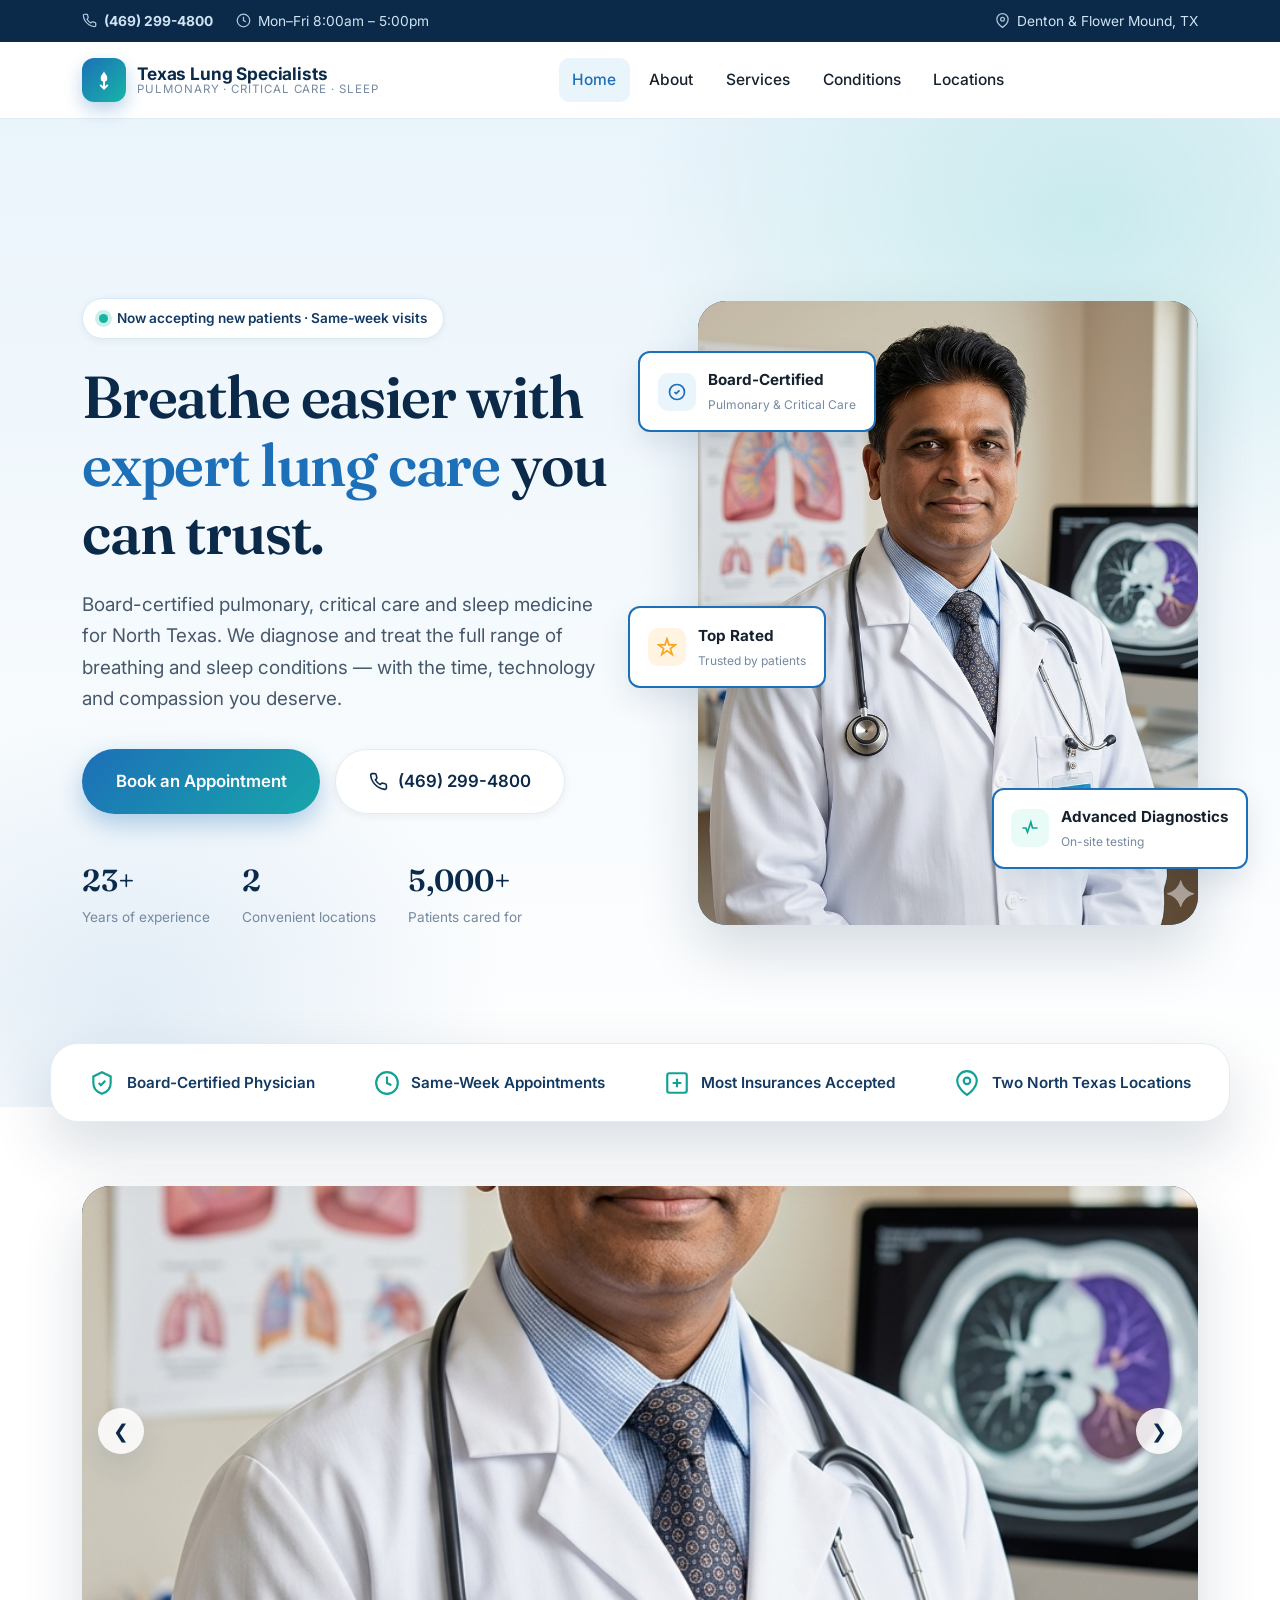
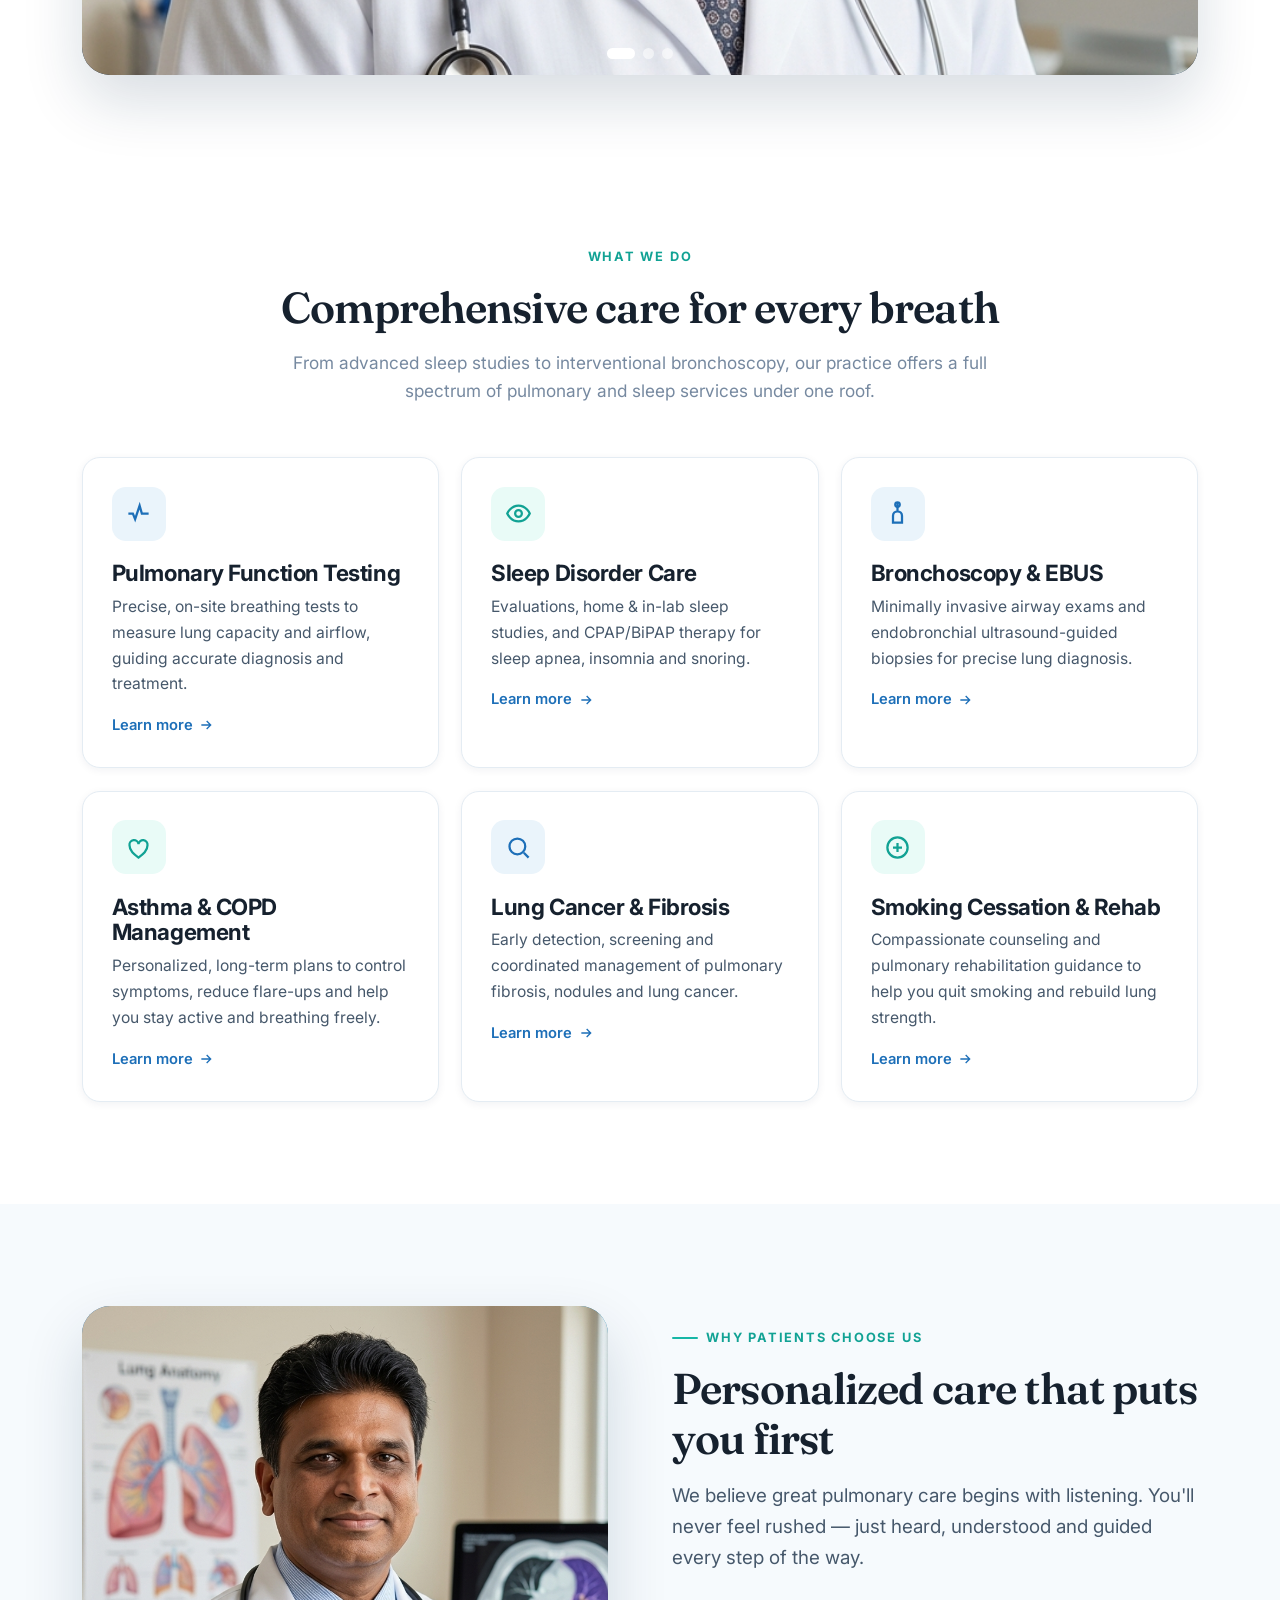
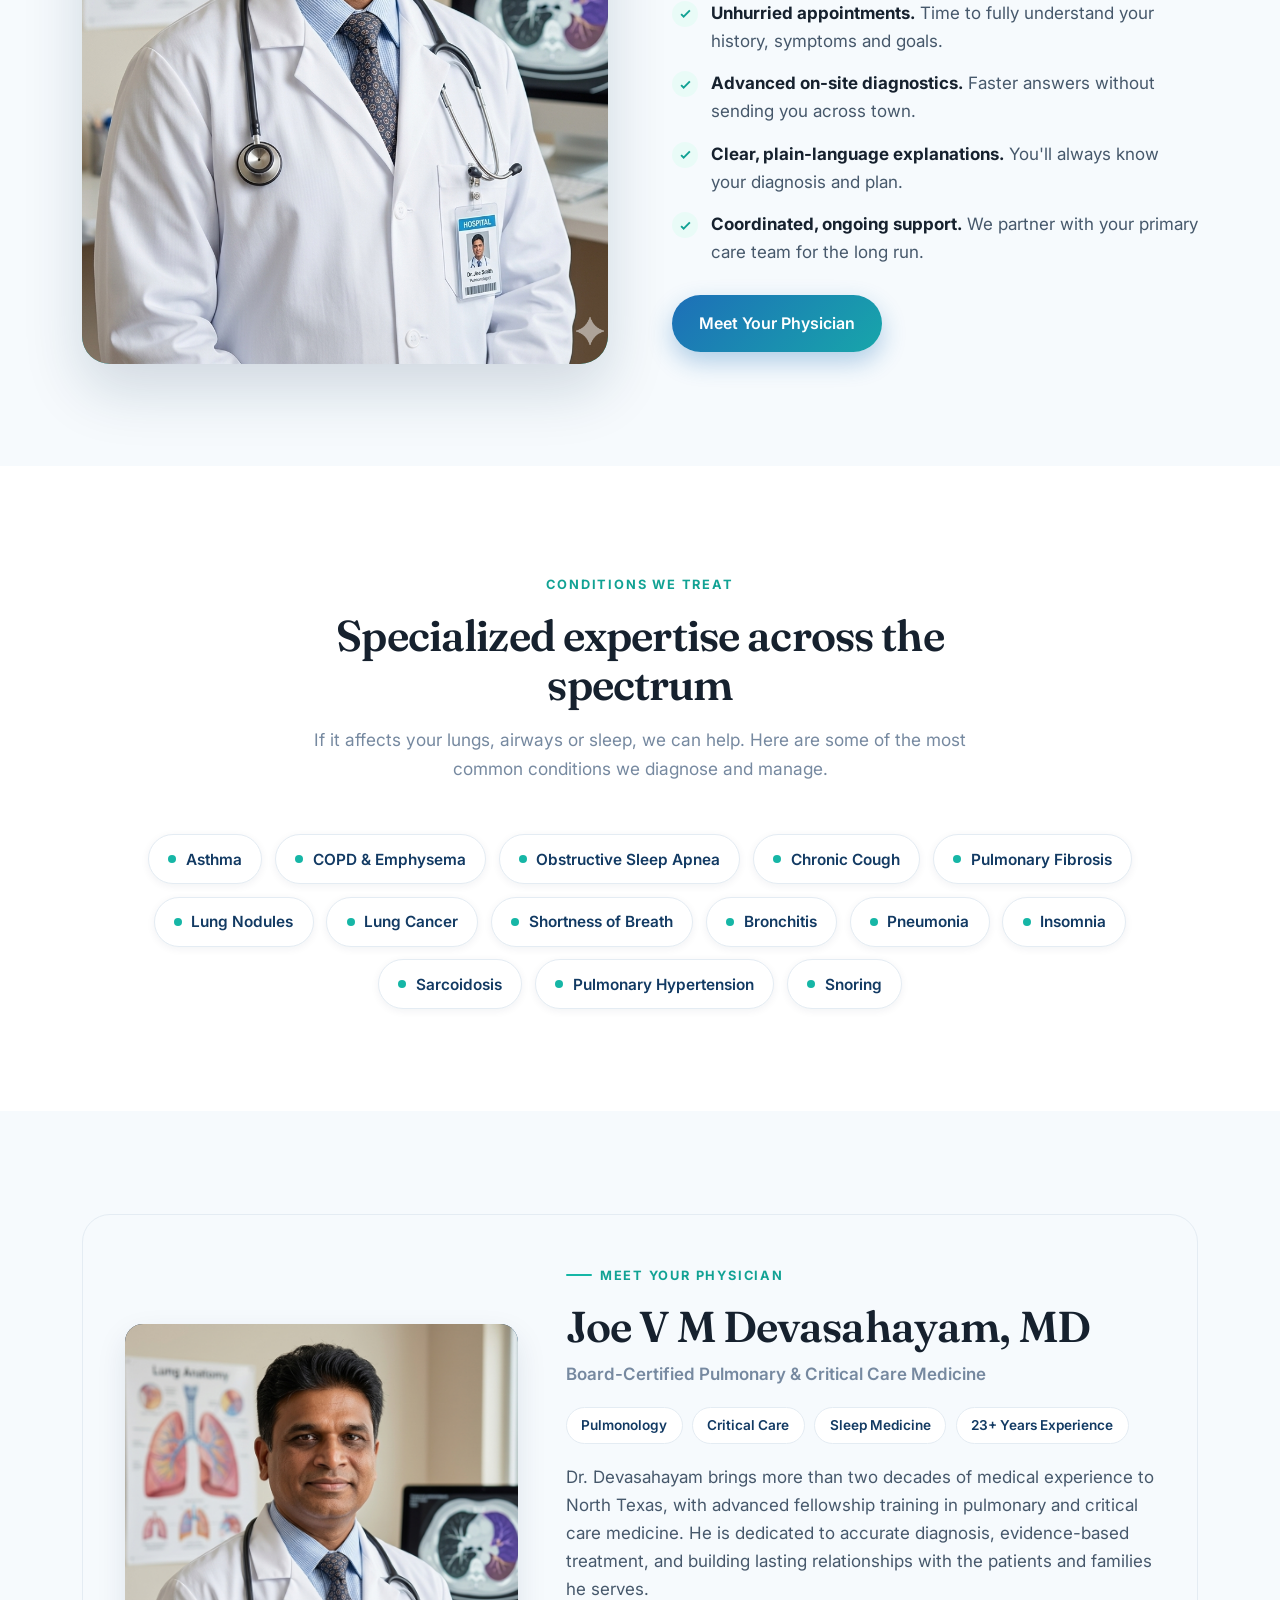
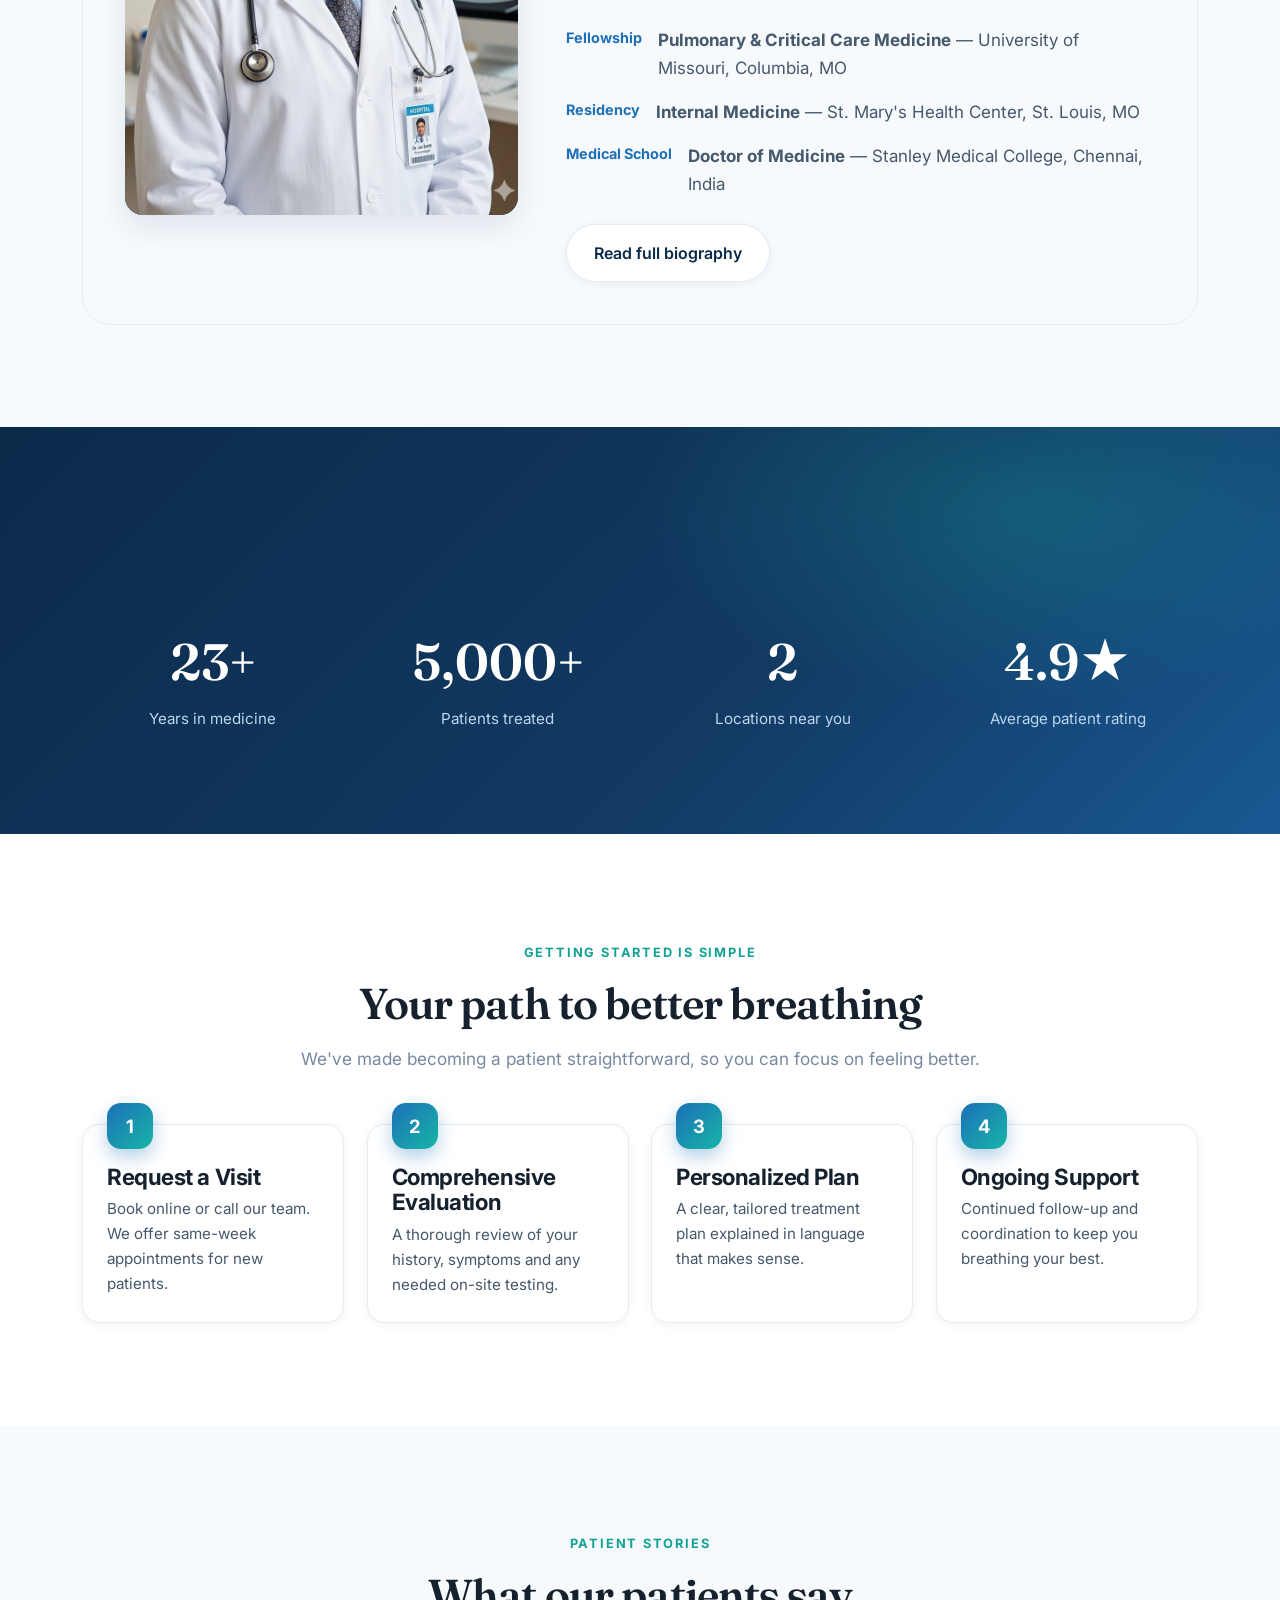
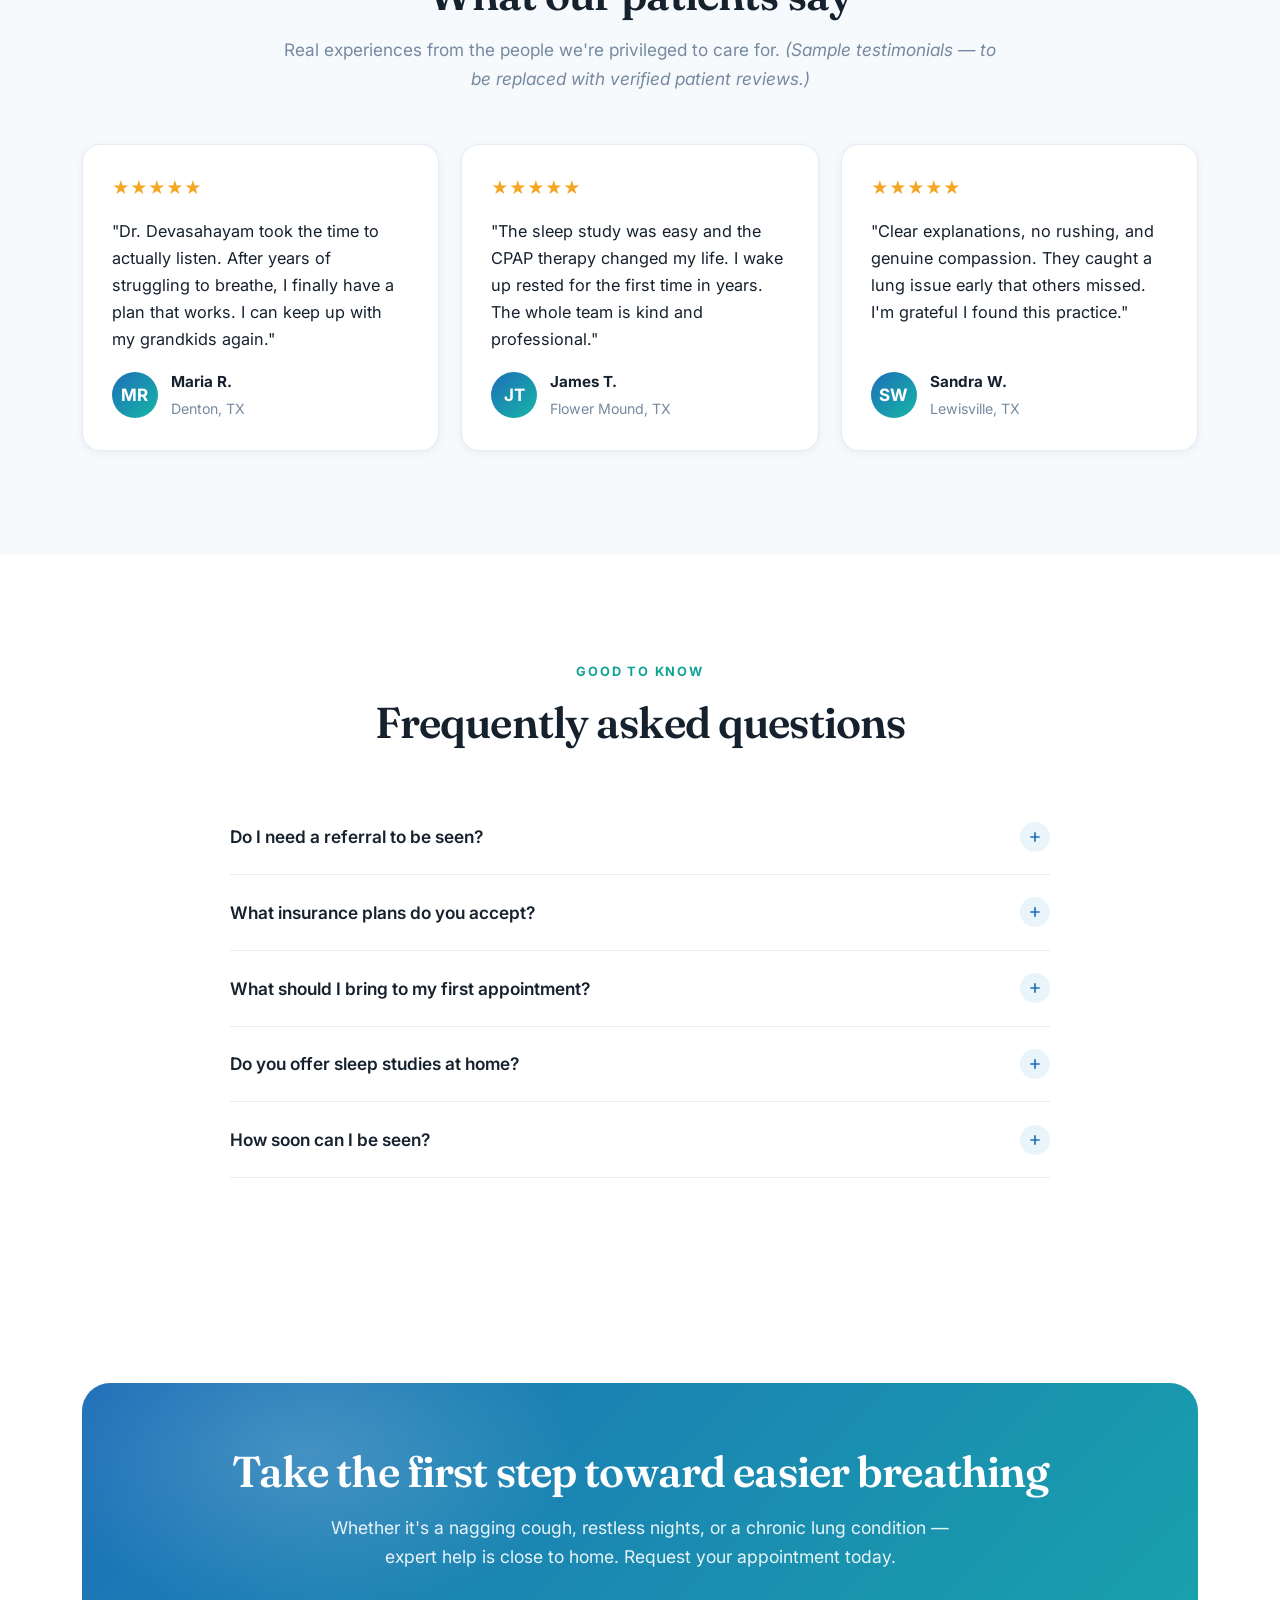
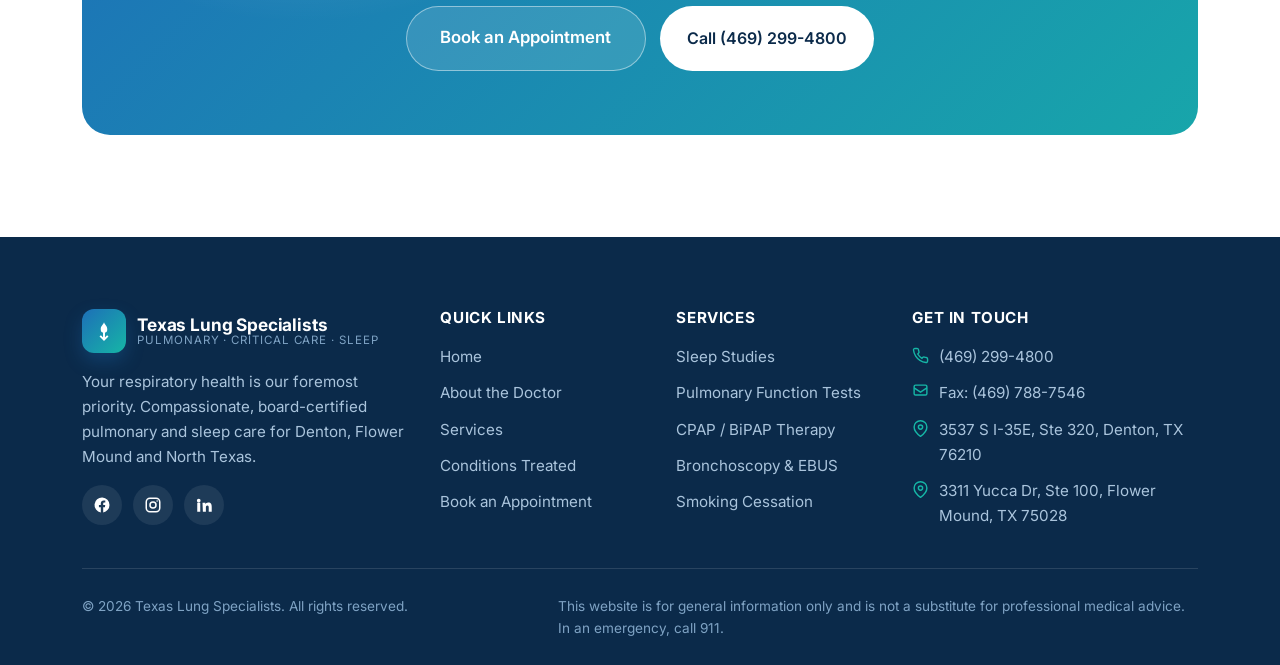
==== index.html @ 9a5e220c "Initial commit: Texas Lung Specialists website Static marketing site (home, about, services, contact" ====
<!DOCTYPE html>
<html lang="en">
<head>
<meta charset="UTF-8">
<meta name="viewport" content="width=device-width, initial-scale=1.0">
<title>Texas Lung Specialists | Pulmonary & Sleep Care in Denton & Flower Mound</title>
<meta name="description" content="Board-certified pulmonary, critical care & sleep medicine in Denton and Flower Mound, TX. Expert care for asthma, COPD, sleep apnea, pulmonary fibrosis and lung cancer. Same-week appointments.">
<link rel="preconnect" href="https://fonts.googleapis.com">
<link rel="preconnect" href="https://fonts.gstatic.com" crossorigin>
<link href="https://fonts.googleapis.com/css2?family=Fraunces:opsz,wght@9..144,500;9..144,600;9..144,700&family=Inter:wght@400;500;600;700&display=swap" rel="stylesheet">
<link rel="stylesheet" href="css/styles.css">
<link rel="icon" href="data:image/svg+xml,%3Csvg xmlns='http://www.w3.org/2000/svg' viewBox='0 0 32 32'%3E%3Crect width='32' height='32' rx='8' fill='%231d6fb8'/%3E%3Cpath d='M16 7c-1 3-4 4-4 8a4 4 0 0 0 8 0c0-4-3-5-4-8z' fill='white'/%3E%3C/svg%3E">
</head>
<body>

<!-- ============ TOP BAR ============ -->
<div class="topbar">
  <div class="container">
    <div class="tb-group">
      <a class="tb-item" href="tel:4692994800">
        <svg viewBox="0 0 24 24" fill="none" stroke="currentColor" stroke-width="2"><path d="M22 16.92v3a2 2 0 0 1-2.18 2 19.79 19.79 0 0 1-8.63-3.07 19.5 19.5 0 0 1-6-6 19.79 19.79 0 0 1-3.07-8.67A2 2 0 0 1 4.11 2h3a2 2 0 0 1 2 1.72c.13.96.36 1.9.7 2.81a2 2 0 0 1-.45 2.11L8.09 9.91a16 16 0 0 0 6 6l1.27-1.27a2 2 0 0 1 2.11-.45c.91.34 1.85.57 2.81.7A2 2 0 0 1 22 16.92z"/></svg>
        <strong>(469) 299-4800</strong>
      </a>
      <span class="tb-item tb-group secondary">
        <svg viewBox="0 0 24 24" fill="none" stroke="currentColor" stroke-width="2"><circle cx="12" cy="12" r="10"/><path d="M12 6v6l4 2"/></svg>
        Mon–Fri 8:00am – 5:00pm
      </span>
    </div>
    <div class="tb-group secondary">
      <span class="tb-item">
        <svg viewBox="0 0 24 24" fill="none" stroke="currentColor" stroke-width="2"><path d="M21 10c0 7-9 13-9 13s-9-6-9-13a9 9 0 0 1 18 0z"/><circle cx="12" cy="10" r="3"/></svg>
        Denton &amp; Flower Mound, TX
      </span>
    </div>
  </div>
</div>

<!-- ============ HEADER ============ -->
<header class="header" id="header">
  <div class="container nav">
    <a class="brand" href="index.html" aria-label="Texas Lung Specialists home">
      <span class="brand-mark">
        <svg viewBox="0 0 24 24" fill="none" stroke="white" stroke-width="1.8"><path d="M12 4c-.8 2.5-3 3.2-3 6.5a3 3 0 0 0 6 0C15 7.2 12.8 6.5 12 4z" fill="white" stroke="none"/><path d="M12 13v7M8.5 16.5l3.5 3.5 3.5-3.5"/></svg>
      </span>
      <span class="brand-text"><strong>Texas Lung Specialists</strong><span>Pulmonary · Critical Care · Sleep</span></span>
    </a>
    <nav class="nav-links" id="navLinks">
      <a href="index.html" class="active link">Home</a>
      <a href="about.html" class="link">About</a>
      <a href="services.html" class="link">Services</a>
      <a href="services.html#conditions" class="link">Conditions</a>
      <a href="contact.html" class="link">Locations</a>
    </nav>
    <div class="nav-cta">
      <button class="nav-toggle" id="navToggle" aria-label="Menu"><span></span></button>
    </div>
  </div>
</header>

<!-- ============ HERO ============ -->
<section class="hero">
  <div class="container">
    <div class="hero-copy reveal">
      <span class="hero-badge"><span class="dot"></span> Now accepting new patients · Same-week visits</span>
      <h1>Breathe easier with <span class="accent">expert lung care</span> you can trust.</h1>
      <p class="lede">Board-certified pulmonary, critical care and sleep medicine for North Texas. We diagnose and treat the full range of breathing and sleep conditions — with the time, technology and compassion you deserve.</p>
      <div class="hero-actions">
        <a href="contact.html" class="btn btn-primary btn-lg">Book an Appointment</a>
        <a href="tel:4692994800" class="btn btn-outline btn-lg">
          <svg viewBox="0 0 24 24" fill="none" stroke="currentColor" stroke-width="2"><path d="M22 16.92v3a2 2 0 0 1-2.18 2 19.79 19.79 0 0 1-8.63-3.07 19.5 19.5 0 0 1-6-6 19.79 19.79 0 0 1-3.07-8.67A2 2 0 0 1 4.11 2h3a2 2 0 0 1 2 1.72c.13.96.36 1.9.7 2.81a2 2 0 0 1-.45 2.11L8.09 9.91a16 16 0 0 0 6 6l1.27-1.27a2 2 0 0 1 2.11-.45c.91.34 1.85.57 2.81.7A2 2 0 0 1 22 16.92z"/></svg>
          (469) 299-4800
        </a>
      </div>
      <div class="hero-trust">
        <div class="ht"><b>23+</b><span>Years of experience</span></div>
        <div class="ht"><b>2</b><span>Convenient locations</span></div>
        <div class="ht"><b>5,000+</b><span>Patients cared for</span></div>
      </div>
    </div>

    <div class="hero-visual reveal" data-delay="1">
      <div class="hero-photo">
        <img src="assets/Dr.Joe.png" alt="Dr. Devasahayam — Board-Certified Pulmonary & Critical Care">
      </div>
      <div class="hero-float f1">
        <span class="ico" style="background:#eaf4fb;color:#1d6fb8">
          <svg viewBox="0 0 24 24" fill="none" stroke="currentColor" stroke-width="2"><path d="M9 12l2 2 4-4"/><circle cx="12" cy="12" r="9"/></svg>
        </span>
        <span><b>Board-Certified</b><small>Pulmonary &amp; Critical Care</small></span>
      </div>
      <div class="hero-float f2">
        <span class="ico" style="background:#e9fbf7;color:#11a294">
          <svg viewBox="0 0 24 24" fill="none" stroke="currentColor" stroke-width="2"><path d="M3 12h4l2 5 4-12 2 7h6"/></svg>
        </span>
        <span><b>Advanced Diagnostics</b><small>On-site testing</small></span>
      </div>
      <div class="hero-float f3">
        <span class="ico" style="background:#fff4e2;color:#f5a623">
          <svg viewBox="0 0 24 24" fill="none" stroke="currentColor" stroke-width="2"><path d="M12 2l2.4 7.4H22l-6 4.5 2.3 7.1-6.3-4.6L5.7 21l2.3-7.1-6-4.5h7.6z"/></svg>
        </span>
        <span><b>Top Rated</b><small>Trusted by patients</small></span>
      </div>
    </div>
  </div>
</section>

<!-- ============ TRUST BAR ============ -->
<div class="trustbar">
  <div class="container">
    <div class="tb-cell"><svg viewBox="0 0 24 24" fill="none" stroke="currentColor" stroke-width="2"><path d="M12 2l8 4v6c0 5-3.5 8.5-8 10-4.5-1.5-8-5-8-10V6z"/><path d="M9 12l2 2 4-4"/></svg> Board-Certified Physician</div>
    <div class="tb-cell"><svg viewBox="0 0 24 24" fill="none" stroke="currentColor" stroke-width="2"><circle cx="12" cy="12" r="10"/><path d="M12 6v6l4 2"/></svg> Same-Week Appointments</div>
    <div class="tb-cell"><svg viewBox="0 0 24 24" fill="none" stroke="currentColor" stroke-width="2"><rect x="3" y="3" width="18" height="18" rx="2"/><path d="M12 8v8M8 12h8"/></svg> Most Insurances Accepted</div>
    <div class="tb-cell"><svg viewBox="0 0 24 24" fill="none" stroke="currentColor" stroke-width="2"><path d="M21 10c0 7-9 13-9 13s-9-6-9-13a9 9 0 0 1 18 0z"/><circle cx="12" cy="10" r="3"/></svg> Two North Texas Locations</div>
  </div>
</div>

<!-- ============ PHOTO SLIDESHOW ============ -->
<section class="section-tight">
  <div class="container">
    <div class="slideshow reveal" id="slideshow">
      <div class="slides">
        <!-- Add / replace photos here. Each .slide holds one image. -->
        <div class="slide active"><img src="assets/Dr.Joe.png" alt="Dr. Joe V M Devasahayam, MD"></div>
        <div class="slide"><img src="assets/Joe.jpg" alt="Dr. Devasahayam at the clinic"></div>
        <div class="slide"><img src="assets/slide-3.jpg" alt="Texas Lung Specialists office"></div>
      </div>
      <button class="slide-nav prev" aria-label="Previous slide">&#10094;</button>
      <button class="slide-nav next" aria-label="Next slide">&#10095;</button>
      <div class="slide-dots"></div>
    </div>
  </div>
</section>

<!-- ============ SERVICES ============ -->
<section id="services">
  <div class="container">
    <div class="section-head center reveal">
      <span class="eyebrow">What We Do</span>
      <h2>Comprehensive care for every breath</h2>
      <p>From advanced sleep studies to interventional bronchoscopy, our practice offers a full spectrum of pulmonary and sleep services under one roof.</p>
    </div>
    <div class="grid grid-3">
      <article class="card reveal">
        <span class="ico"><svg viewBox="0 0 24 24" fill="none" stroke="currentColor" stroke-width="2"><path d="M3 12h4l2 5 4-12 2 7h6"/></svg></span>
        <h3>Pulmonary Function Testing</h3>
        <p>Precise, on-site breathing tests to measure lung capacity and airflow, guiding accurate diagnosis and treatment.</p>
        <a class="more" href="services.html">Learn more <svg viewBox="0 0 24 24" fill="none" stroke="currentColor" stroke-width="2"><path d="M5 12h14M13 6l6 6-6 6"/></svg></a>
      </article>
      <article class="card reveal" data-delay="1">
        <span class="ico teal"><svg viewBox="0 0 24 24" fill="none" stroke="currentColor" stroke-width="2"><path d="M2 12s3-7 10-7 10 7 10 7-3 7-10 7-10-7-10-7z"/><circle cx="12" cy="12" r="3"/></svg></span>
        <h3>Sleep Disorder Care</h3>
        <p>Evaluations, home &amp; in-lab sleep studies, and CPAP/BiPAP therapy for sleep apnea, insomnia and snoring.</p>
        <a class="more" href="services.html">Learn more <svg viewBox="0 0 24 24" fill="none" stroke="currentColor" stroke-width="2"><path d="M5 12h14M13 6l6 6-6 6"/></svg></a>
      </article>
      <article class="card reveal" data-delay="2">
        <span class="ico"><svg viewBox="0 0 24 24" fill="none" stroke="currentColor" stroke-width="2"><path d="M12 2v8M12 10a4 4 0 0 0-4 4v6h8v-6a4 4 0 0 0-4-4z"/><circle cx="12" cy="4" r="2"/></svg></span>
        <h3>Bronchoscopy &amp; EBUS</h3>
        <p>Minimally invasive airway exams and endobronchial ultrasound-guided biopsies for precise lung diagnosis.</p>
        <a class="more" href="services.html">Learn more <svg viewBox="0 0 24 24" fill="none" stroke="currentColor" stroke-width="2"><path d="M5 12h14M13 6l6 6-6 6"/></svg></a>
      </article>
      <article class="card reveal">
        <span class="ico teal"><svg viewBox="0 0 24 24" fill="none" stroke="currentColor" stroke-width="2"><path d="M12 21c-4-3-8-6-8-11a4 4 0 0 1 8-1 4 4 0 0 1 8 1c0 5-4 8-8 11z"/></svg></span>
        <h3>Asthma &amp; COPD Management</h3>
        <p>Personalized, long-term plans to control symptoms, reduce flare-ups and help you stay active and breathing freely.</p>
        <a class="more" href="services.html">Learn more <svg viewBox="0 0 24 24" fill="none" stroke="currentColor" stroke-width="2"><path d="M5 12h14M13 6l6 6-6 6"/></svg></a>
      </article>
      <article class="card reveal" data-delay="1">
        <span class="ico"><svg viewBox="0 0 24 24" fill="none" stroke="currentColor" stroke-width="2"><circle cx="11" cy="11" r="7"/><path d="M21 21l-4.3-4.3"/></svg></span>
        <h3>Lung Cancer &amp; Fibrosis</h3>
        <p>Early detection, screening and coordinated management of pulmonary fibrosis, nodules and lung cancer.</p>
        <a class="more" href="services.html">Learn more <svg viewBox="0 0 24 24" fill="none" stroke="currentColor" stroke-width="2"><path d="M5 12h14M13 6l6 6-6 6"/></svg></a>
      </article>
      <article class="card reveal" data-delay="2">
        <span class="ico teal"><svg viewBox="0 0 24 24" fill="none" stroke="currentColor" stroke-width="2"><path d="M3 12a9 9 0 1 0 18 0 9 9 0 0 0-18 0z"/><path d="M8 12h8M12 8v8"/></svg></span>
        <h3>Smoking Cessation &amp; Rehab</h3>
        <p>Compassionate counseling and pulmonary rehabilitation guidance to help you quit smoking and rebuild lung strength.</p>
        <a class="more" href="services.html">Learn more <svg viewBox="0 0 24 24" fill="none" stroke="currentColor" stroke-width="2"><path d="M5 12h14M13 6l6 6-6 6"/></svg></a>
      </article>
    </div>
  </div>
</section>

<!-- ============ WHY CHOOSE US (split) ============ -->
<section style="background:var(--cloud)">
  <div class="container split">
    <div class="reveal">
      <div class="media-frame portrait">
        <img src="assets/Dr.Joe.png" alt="Dr. Devasahayam — Board-Certified Pulmonary & Critical Care">
      </div>
    </div>
    <div class="reveal" data-delay="1">
      <span class="eyebrow">Why Patients Choose Us</span>
      <h2>Personalized care that puts you first</h2>
      <p class="lede" style="margin-top:1rem">We believe great pulmonary care begins with listening. You'll never feel rushed — just heard, understood and guided every step of the way.</p>
      <ul class="checklist">
        <li><span class="tick"><svg viewBox="0 0 24 24" fill="none" stroke="currentColor" stroke-width="3"><path d="M5 13l4 4L19 7"/></svg></span><div><b>Unhurried appointments.</b> Time to fully understand your history, symptoms and goals.</div></li>
        <li><span class="tick"><svg viewBox="0 0 24 24" fill="none" stroke="currentColor" stroke-width="3"><path d="M5 13l4 4L19 7"/></svg></span><div><b>Advanced on-site diagnostics.</b> Faster answers without sending you across town.</div></li>
        <li><span class="tick"><svg viewBox="0 0 24 24" fill="none" stroke="currentColor" stroke-width="3"><path d="M5 13l4 4L19 7"/></svg></span><div><b>Clear, plain-language explanations.</b> You'll always know your diagnosis and plan.</div></li>
        <li><span class="tick"><svg viewBox="0 0 24 24" fill="none" stroke="currentColor" stroke-width="3"><path d="M5 13l4 4L19 7"/></svg></span><div><b>Coordinated, ongoing support.</b> We partner with your primary care team for the long run.</div></li>
      </ul>
      <a href="about.html" class="btn btn-primary" style="margin-top:1.8rem">Meet Your Physician</a>
    </div>
  </div>
</section>

<!-- ============ CONDITIONS ============ -->
<section id="conditions">
  <div class="container">
    <div class="section-head center reveal">
      <span class="eyebrow">Conditions We Treat</span>
      <h2>Specialized expertise across the spectrum</h2>
      <p>If it affects your lungs, airways or sleep, we can help. Here are some of the most common conditions we diagnose and manage.</p>
    </div>
    <div class="conditions reveal" style="justify-content:center">
      <span class="condition"><span class="dot"></span> Asthma</span>
      <span class="condition"><span class="dot"></span> COPD &amp; Emphysema</span>
      <span class="condition"><span class="dot"></span> Obstructive Sleep Apnea</span>
      <span class="condition"><span class="dot"></span> Chronic Cough</span>
      <span class="condition"><span class="dot"></span> Pulmonary Fibrosis</span>
      <span class="condition"><span class="dot"></span> Lung Nodules</span>
      <span class="condition"><span class="dot"></span> Lung Cancer</span>
      <span class="condition"><span class="dot"></span> Shortness of Breath</span>
      <span class="condition"><span class="dot"></span> Bronchitis</span>
      <span class="condition"><span class="dot"></span> Pneumonia</span>
      <span class="condition"><span class="dot"></span> Insomnia</span>
      <span class="condition"><span class="dot"></span> Sarcoidosis</span>
      <span class="condition"><span class="dot"></span> Pulmonary Hypertension</span>
      <span class="condition"><span class="dot"></span> Snoring</span>
    </div>
  </div>
</section>

<!-- ============ DOCTOR SPOTLIGHT ============ -->
<section style="background:var(--cloud)">
  <div class="container">
    <div class="doc-card reveal">
      <div class="doc-photo">
        <img src="assets/Dr.Joe.png" alt="Dr. Joe V M Devasahayam, MD" style="object-position:50% 18%">
      </div>
      <div>
        <span class="eyebrow">Meet Your Physician</span>
        <h2>Joe V M Devasahayam, MD</h2>
        <p style="margin-top:.5rem;color:var(--muted);font-weight:600">Board-Certified Pulmonary &amp; Critical Care Medicine</p>
        <div class="doc-cred">
          <span class="pill">Pulmonology</span>
          <span class="pill">Critical Care</span>
          <span class="pill">Sleep Medicine</span>
          <span class="pill">23+ Years Experience</span>
        </div>
        <p>Dr. Devasahayam brings more than two decades of medical experience to North Texas, with advanced fellowship training in pulmonary and critical care medicine. He is dedicated to accurate diagnosis, evidence-based treatment, and building lasting relationships with the patients and families he serves.</p>
        <ul class="timeline">
          <li><span class="yr">Fellowship</span><div><b>Pulmonary &amp; Critical Care Medicine</b> — University of Missouri, Columbia, MO</div></li>
          <li><span class="yr">Residency</span><div><b>Internal Medicine</b> — St. Mary's Health Center, St. Louis, MO</div></li>
          <li><span class="yr">Medical&nbsp;School</span><div><b>Doctor of Medicine</b> — Stanley Medical College, Chennai, India</div></li>
        </ul>
        <a href="about.html" class="btn btn-outline" style="margin-top:1.6rem">Read full biography</a>
      </div>
    </div>
  </div>
</section>

<!-- ============ STATS BAND ============ -->
<section class="band">
  <div class="container">
    <div class="section-head center reveal" style="margin-bottom:2.5rem">
      <h2>Trusted care, measurable difference</h2>
    </div>
    <div class="stats">
      <div class="stat reveal"><b>23+</b><span>Years in medicine</span></div>
      <div class="stat reveal" data-delay="1"><b>5,000+</b><span>Patients treated</span></div>
      <div class="stat reveal" data-delay="2"><b>2</b><span>Locations near you</span></div>
      <div class="stat reveal" data-delay="3"><b>4.9★</b><span>Average patient rating</span></div>
    </div>
  </div>
</section>

<!-- ============ HOW IT WORKS ============ -->
<section>
  <div class="container">
    <div class="section-head center reveal">
      <span class="eyebrow">Getting Started Is Simple</span>
      <h2>Your path to better breathing</h2>
      <p>We've made becoming a patient straightforward, so you can focus on feeling better.</p>
    </div>
    <div class="steps">
      <div class="step reveal"><h3>Request a Visit</h3><p>Book online or call our team. We offer same-week appointments for new patients.</p></div>
      <div class="step reveal" data-delay="1"><h3>Comprehensive Evaluation</h3><p>A thorough review of your history, symptoms and any needed on-site testing.</p></div>
      <div class="step reveal" data-delay="2"><h3>Personalized Plan</h3><p>A clear, tailored treatment plan explained in language that makes sense.</p></div>
      <div class="step reveal" data-delay="3"><h3>Ongoing Support</h3><p>Continued follow-up and coordination to keep you breathing your best.</p></div>
    </div>
  </div>
</section>

<!-- ============ TESTIMONIALS ============ -->
<section class="testi">
  <div class="container">
    <div class="section-head center reveal">
      <span class="eyebrow">Patient Stories</span>
      <h2>What our patients say</h2>
      <p>Real experiences from the people we're privileged to care for. <em>(Sample testimonials — to be replaced with verified patient reviews.)</em></p>
    </div>
    <div class="grid grid-3">
      <article class="t-card reveal">
        <div class="t-stars">★★★★★</div>
        <p>"Dr. Devasahayam took the time to actually listen. After years of struggling to breathe, I finally have a plan that works. I can keep up with my grandkids again."</p>
        <div class="t-author"><span class="t-avatar">MR</span><div><b>Maria R.</b><small>Denton, TX</small></div></div>
      </article>
      <article class="t-card reveal" data-delay="1">
        <div class="t-stars">★★★★★</div>
        <p>"The sleep study was easy and the CPAP therapy changed my life. I wake up rested for the first time in years. The whole team is kind and professional."</p>
        <div class="t-author"><span class="t-avatar">JT</span><div><b>James T.</b><small>Flower Mound, TX</small></div></div>
      </article>
      <article class="t-card reveal" data-delay="2">
        <div class="t-stars">★★★★★</div>
        <p>"Clear explanations, no rushing, and genuine compassion. They caught a lung issue early that others missed. I'm grateful I found this practice."</p>
        <div class="t-author"><span class="t-avatar">SW</span><div><b>Sandra W.</b><small>Lewisville, TX</small></div></div>
      </article>
    </div>
  </div>
</section>

<!-- ============ FAQ ============ -->
<section>
  <div class="container">
    <div class="section-head center reveal">
      <span class="eyebrow">Good To Know</span>
      <h2>Frequently asked questions</h2>
    </div>
    <div class="faq reveal">
      <div class="faq-item">
        <button class="faq-q">Do I need a referral to be seen? <span class="pm"><svg viewBox="0 0 24 24" fill="none" stroke="currentColor" stroke-width="2.5"><path d="M12 5v14M5 12h14"/></svg></span></button>
        <div class="faq-a"><p>Many patients are referred by their primary care provider, but a referral is not always required. Some insurance plans do require one — we're happy to help you check. Call us at (469) 299-4800 and our team will guide you.</p></div>
      </div>
      <div class="faq-item">
        <button class="faq-q">What insurance plans do you accept? <span class="pm"><svg viewBox="0 0 24 24" fill="none" stroke="currentColor" stroke-width="2.5"><path d="M12 5v14M5 12h14"/></svg></span></button>
        <div class="faq-a"><p>We accept most major insurance plans, including Medicare. <em>(Final accepted-plans list to be confirmed.)</em> Please contact our office with your insurance details and we'll verify your coverage before your visit.</p></div>
      </div>
      <div class="faq-item">
        <button class="faq-q">What should I bring to my first appointment? <span class="pm"><svg viewBox="0 0 24 24" fill="none" stroke="currentColor" stroke-width="2.5"><path d="M12 5v14M5 12h14"/></svg></span></button>
        <div class="faq-a"><p>Please bring a photo ID, your insurance card, a list of current medications, and any recent imaging (such as chest X-rays or CT scans) or test results from other providers. Arriving 15 minutes early helps us get you checked in smoothly.</p></div>
      </div>
      <div class="faq-item">
        <button class="faq-q">Do you offer sleep studies at home? <span class="pm"><svg viewBox="0 0 24 24" fill="none" stroke="currentColor" stroke-width="2.5"><path d="M12 5v14M5 12h14"/></svg></span></button>
        <div class="faq-a"><p>Yes. Depending on your symptoms, we offer both convenient home sleep testing and in-lab studies. Dr. Devasahayam will recommend the right option for an accurate diagnosis of conditions like sleep apnea.</p></div>
      </div>
      <div class="faq-item">
        <button class="faq-q">How soon can I be seen? <span class="pm"><svg viewBox="0 0 24 24" fill="none" stroke="currentColor" stroke-width="2.5"><path d="M12 5v14M5 12h14"/></svg></span></button>
        <div class="faq-a"><p>We strive to offer same-week appointments for new patients. For urgent breathing concerns, please call our office directly so we can prioritize your care.</p></div>
      </div>
    </div>
  </div>
</section>

<!-- ============ CTA ============ -->
<section>
  <div class="container">
    <div class="cta-band reveal">
      <h2>Take the first step toward easier breathing</h2>
      <p>Whether it's a nagging cough, restless nights, or a chronic lung condition — expert help is close to home. Request your appointment today.</p>
      <div class="hero-actions">
        <a href="contact.html" class="btn btn-ghost btn-lg">Book an Appointment</a>
        <a href="tel:4692994800" class="btn" style="background:#fff;color:var(--navy)">Call (469) 299-4800</a>
      </div>
    </div>
  </div>
</section>

<!-- ============ FOOTER ============ -->
<footer class="footer">
  <div class="container">
    <div class="footer-grid">
      <div class="foot-about">
        <a class="brand" href="index.html">
          <span class="brand-mark"><svg viewBox="0 0 24 24" fill="none" stroke="white" stroke-width="1.8"><path d="M12 4c-.8 2.5-3 3.2-3 6.5a3 3 0 0 0 6 0C15 7.2 12.8 6.5 12 4z" fill="white" stroke="none"/><path d="M12 13v7M8.5 16.5l3.5 3.5 3.5-3.5"/></svg></span>
          <span class="brand-text"><strong>Texas Lung Specialists</strong><span>Pulmonary · Critical Care · Sleep</span></span>
        </a>
        <p>Your respiratory health is our foremost priority. Compassionate, board-certified pulmonary and sleep care for Denton, Flower Mound and North Texas.</p>
        <div class="socials">
          <a href="#" aria-label="Facebook"><svg viewBox="0 0 24 24" fill="currentColor"><path d="M22 12a10 10 0 1 0-11.6 9.9v-7H7.9V12h2.5V9.8c0-2.5 1.5-3.9 3.8-3.9 1.1 0 2.2.2 2.2.2v2.5h-1.2c-1.2 0-1.6.8-1.6 1.6V12h2.7l-.4 2.9h-2.3v7A10 10 0 0 0 22 12z"/></svg></a>
          <a href="#" aria-label="Instagram"><svg viewBox="0 0 24 24" fill="none" stroke="currentColor" stroke-width="2"><rect x="3" y="3" width="18" height="18" rx="5"/><circle cx="12" cy="12" r="4"/><circle cx="17.5" cy="6.5" r="1" fill="currentColor" stroke="none"/></svg></a>
          <a href="#" aria-label="LinkedIn"><svg viewBox="0 0 24 24" fill="currentColor"><path d="M4.98 3.5a2.5 2.5 0 1 1 0 5 2.5 2.5 0 0 1 0-5zM3 9h4v12H3zM10 9h3.8v1.7h.1c.5-1 1.8-2 3.7-2 4 0 4.7 2.6 4.7 6V21h-4v-5.3c0-1.3 0-2.9-1.8-2.9s-2 1.4-2 2.8V21h-4z"/></svg></a>
        </div>
      </div>
      <div>
        <h4>Quick Links</h4>
        <ul>
          <li><a href="index.html">Home</a></li>
          <li><a href="about.html">About the Doctor</a></li>
          <li><a href="services.html">Services</a></li>
          <li><a href="services.html#conditions">Conditions Treated</a></li>
          <li><a href="contact.html">Book an Appointment</a></li>
        </ul>
      </div>
      <div>
        <h4>Services</h4>
        <ul>
          <li><a href="services.html">Sleep Studies</a></li>
          <li><a href="services.html">Pulmonary Function Tests</a></li>
          <li><a href="services.html">CPAP / BiPAP Therapy</a></li>
          <li><a href="services.html">Bronchoscopy &amp; EBUS</a></li>
          <li><a href="services.html">Smoking Cessation</a></li>
        </ul>
      </div>
      <div>
        <h4>Get In Touch</h4>
        <ul class="foot-contact">
          <li><svg viewBox="0 0 24 24" fill="none" stroke="currentColor" stroke-width="2"><path d="M22 16.92v3a2 2 0 0 1-2.18 2 19.79 19.79 0 0 1-8.63-3.07 19.5 19.5 0 0 1-6-6 19.79 19.79 0 0 1-3.07-8.67A2 2 0 0 1 4.11 2h3a2 2 0 0 1 2 1.72c.13.96.36 1.9.7 2.81a2 2 0 0 1-.45 2.11L8.09 9.91a16 16 0 0 0 6 6l1.27-1.27a2 2 0 0 1 2.11-.45c.91.34 1.85.57 2.81.7A2 2 0 0 1 22 16.92z"/></svg> <a href="tel:4692994800">(469) 299-4800</a></li>
          <li><svg viewBox="0 0 24 24" fill="none" stroke="currentColor" stroke-width="2"><rect x="3" y="3" width="18" height="14" rx="2"/><path d="M3 7l9 6 9-6"/></svg> Fax: (469) 788-7546</li>
          <li><svg viewBox="0 0 24 24" fill="none" stroke="currentColor" stroke-width="2"><path d="M21 10c0 7-9 13-9 13s-9-6-9-13a9 9 0 0 1 18 0z"/><circle cx="12" cy="10" r="3"/></svg> 3537 S I-35E, Ste 320, Denton, TX 76210</li>
          <li><svg viewBox="0 0 24 24" fill="none" stroke="currentColor" stroke-width="2"><path d="M21 10c0 7-9 13-9 13s-9-6-9-13a9 9 0 0 1 18 0z"/><circle cx="12" cy="10" r="3"/></svg> 3311 Yucca Dr, Ste 100, Flower Mound, TX 75028</li>
        </ul>
      </div>
    </div>
    <div class="footer-bottom">
      <span>© 2026 Texas Lung Specialists. All rights reserved.</span>
      <span class="disc">This website is for general information only and is not a substitute for professional medical advice. In an emergency, call 911.</span>
    </div>
  </div>
</footer>

<script src="js/main.js"></script>
</body>
</html>
---- css/styles.css ----
/* ============================================================
   Texas Lung Specialists — Design System
   A calm, professional, modern medical theme.
   ============================================================ */

/* ---------- Design Tokens ---------- */
:root {
  /* Brand palette — calming clinical blues + fresh teal accent */
  --navy:       #0b2a4a;
  --navy-700:   #123a63;
  --blue:       #1d6fb8;
  --blue-600:   #2a86d6;
  --teal:       #16b6a6;
  --teal-600:   #11a294;
  --sky:        #eaf4fb;
  --sky-200:    #d6e9f7;
  --mint:       #e9fbf7;

  --ink:        #16212e;
  --body:       #46586b;
  --muted:      #7689a0;
  --line:       #e4ecf3;
  --white:      #ffffff;
  --cloud:      #f6fafd;

  --gold:       #f5a623;

  /* Effects */
  --shadow-sm:  0 2px 8px rgba(11, 42, 74, .06);
  --shadow:     0 12px 30px rgba(11, 42, 74, .10);
  --shadow-lg:  0 26px 60px rgba(11, 42, 74, .16);
  --radius:     18px;
  --radius-sm:  12px;
  --radius-lg:  28px;

  --container:  1180px;
  --gap:        clamp(1.5rem, 4vw, 3rem);

  --font:       'Inter', -apple-system, BlinkMacSystemFont, 'Segoe UI', Roboto, sans-serif;
  --display:    'Fraunces', 'Inter', Georgia, serif;
}

/* ---------- Reset ---------- */
*, *::before, *::after { box-sizing: border-box; margin: 0; padding: 0; }
html { scroll-behavior: smooth; -webkit-text-size-adjust: 100%; }
body {
  font-family: var(--font);
  color: var(--body);
  background: var(--white);
  line-height: 1.65;
  font-size: 17px;
  overflow-x: hidden;
}
img { max-width: 100%; display: block; }
a { color: var(--blue); text-decoration: none; transition: color .2s ease; }
a:hover { color: var(--teal-600); }
ul { list-style: none; }
button { font-family: inherit; cursor: pointer; border: none; }

h1, h2, h3, h4 { color: var(--ink); line-height: 1.15; font-weight: 700; letter-spacing: -.02em; }
h1 { font-family: var(--display); font-size: clamp(2.3rem, 5.2vw, 3.7rem); font-weight: 600; }
h2 { font-family: var(--display); font-size: clamp(1.8rem, 3.8vw, 2.7rem); font-weight: 600; }
h3 { font-size: clamp(1.15rem, 2vw, 1.4rem); }

/* ---------- Layout ---------- */
.container { width: 100%; max-width: var(--container); margin-inline: auto; padding-inline: clamp(1.2rem, 4vw, 2rem); }
section { padding: clamp(3.5rem, 8vw, 6.5rem) 0; }
.section-tight { padding: clamp(2.5rem, 5vw, 4rem) 0; }

.eyebrow {
  display: inline-flex; align-items: center; gap: .5rem;
  font-size: .8rem; font-weight: 700; letter-spacing: .14em; text-transform: uppercase;
  color: var(--teal-600); margin-bottom: 1rem;
}
.eyebrow::before { content: ""; width: 26px; height: 2px; background: var(--teal); border-radius: 2px; }

.section-head { max-width: 720px; margin-bottom: clamp(2rem, 4vw, 3.2rem); }
.section-head.center { margin-inline: auto; text-align: center; }
.section-head.center .eyebrow::before { display: none; }
.section-head p { margin-top: 1rem; color: var(--muted); font-size: 1.08rem; }

.lede { font-size: 1.18rem; color: var(--body); }

/* ---------- Buttons ---------- */
.btn {
  display: inline-flex; align-items: center; justify-content: center; gap: .6rem;
  padding: .95rem 1.7rem; border-radius: 999px; font-weight: 600; font-size: 1rem;
  transition: transform .2s ease, box-shadow .25s ease, background .25s ease; white-space: nowrap;
}
.btn svg { width: 19px; height: 19px; }
.btn-primary { background: linear-gradient(135deg, var(--blue) 0%, var(--teal) 130%); color: #fff; box-shadow: 0 10px 24px rgba(29,111,184,.32); }
.btn-primary:hover { color: #fff; transform: translateY(-2px); box-shadow: 0 16px 30px rgba(29,111,184,.4); }
.btn-ghost { background: rgba(255,255,255,.12); color: #fff; border: 1.5px solid rgba(255,255,255,.45); }
.btn-ghost:hover { background: rgba(255,255,255,.22); color: #fff; transform: translateY(-2px); }
.btn-outline { background: #fff; color: var(--navy); border: 1.5px solid var(--line); box-shadow: var(--shadow-sm); }
.btn-outline:hover { color: var(--blue); border-color: var(--blue-600); transform: translateY(-2px); }
.btn-lg { padding: 1.1rem 2.1rem; font-size: 1.05rem; }

/* ---------- Top utility bar ---------- */
.topbar {
  background: var(--navy); color: #cfe3f4; font-size: .86rem;
}
.topbar .container { display: flex; align-items: center; justify-content: space-between; gap: 1rem; min-height: 42px; flex-wrap: wrap; }
.topbar a { color: #cfe3f4; }
.topbar a:hover { color: #fff; }
.topbar .tb-group { display: flex; align-items: center; gap: 1.4rem; flex-wrap: wrap; }
.topbar .tb-item { display: inline-flex; align-items: center; gap: .45rem; }
.topbar svg { width: 15px; height: 15px; opacity: .85; }

/* ---------- Header / Nav ---------- */
.header {
  position: sticky; top: 0; z-index: 50; background: rgba(255,255,255,.88);
  backdrop-filter: saturate(160%) blur(14px); border-bottom: 1px solid var(--line);
  transition: box-shadow .3s ease;
}
.header.scrolled { box-shadow: var(--shadow-sm); }
.nav { display: flex; align-items: center; justify-content: space-between; min-height: 76px; gap: 1rem; }
.brand { display: flex; align-items: center; gap: .7rem; }
.brand-mark {
  width: 44px; height: 44px; border-radius: 12px; flex: none;
  background: linear-gradient(135deg, var(--blue), var(--teal)); display: grid; place-items: center;
  box-shadow: 0 8px 18px rgba(29,111,184,.3);
}
.brand-mark svg { width: 26px; height: 26px; }
.brand-text { display: flex; flex-direction: column; line-height: 1.1; }
.brand-text strong { font-size: 1.08rem; color: var(--navy); letter-spacing: -.01em; }
.brand-text span { font-size: .72rem; color: var(--muted); letter-spacing: .08em; text-transform: uppercase; }

.nav-links { display: flex; align-items: center; gap: .35rem; }
.nav-links a {
  color: var(--ink); font-weight: 500; font-size: .97rem; padding: .55rem .85rem; border-radius: 10px;
  transition: background .2s, color .2s;
}
.nav-links a:hover, .nav-links a.active { background: var(--sky); color: var(--blue); }
.nav-cta { display: flex; align-items: center; gap: .6rem; }

.nav-toggle { display: none; width: 46px; height: 46px; border-radius: 12px; background: var(--sky); place-items: center; }
.nav-toggle span, .nav-toggle span::before, .nav-toggle span::after {
  content: ""; display: block; width: 20px; height: 2px; background: var(--navy); border-radius: 2px; position: relative; transition: .25s;
}
.nav-toggle span::before { position: absolute; top: -6px; }
.nav-toggle span::after  { position: absolute; top: 6px; }
.nav-toggle.open span { background: transparent; }
.nav-toggle.open span::before { top: 0; transform: rotate(45deg); }
.nav-toggle.open span::after  { top: 0; transform: rotate(-45deg); }

/* ---------- Hero ---------- */
.hero { position: relative; background: linear-gradient(180deg, var(--sky) 0%, #fff 100%); overflow: hidden; }
.hero::before {
  content: ""; position: absolute; inset: 0;
  background:
    radial-gradient(60% 60% at 85% 10%, rgba(22,182,166,.16), transparent 60%),
    radial-gradient(50% 50% at 10% 90%, rgba(29,111,184,.12), transparent 60%);
  pointer-events: none;
}
.hero .container { position: relative; display: grid; grid-template-columns: 1.05fr .95fr; gap: clamp(2rem, 5vw, 4rem); align-items: center; padding-top: clamp(3rem, 6vw, 5rem); padding-bottom: clamp(3rem, 6vw, 5rem); }
.hero-badge {
  display: inline-flex; align-items: center; gap: .55rem; background: #fff; border: 1px solid var(--sky-200);
  padding: .5rem 1rem; border-radius: 999px; font-size: .85rem; font-weight: 600; color: var(--navy-700);
  box-shadow: var(--shadow-sm); margin-bottom: 1.5rem;
}
.hero-badge .dot { width: 9px; height: 9px; border-radius: 50%; background: var(--teal); box-shadow: 0 0 0 4px rgba(22,182,166,.22); }
.hero h1 { color: var(--navy); }
.hero h1 .accent { color: var(--blue); }
.hero p.lede { margin-top: 1.4rem; max-width: 540px; }
.hero-actions { margin-top: 2.2rem; display: flex; gap: .9rem; flex-wrap: wrap; }
.hero-trust { margin-top: 2.6rem; display: flex; gap: 2rem; flex-wrap: wrap; }
.hero-trust .ht { display: flex; flex-direction: column; }
.hero-trust .ht b { font-family: var(--display); font-size: 1.9rem; color: var(--navy); font-weight: 600; }
.hero-trust .ht span { font-size: .85rem; color: var(--muted); }

/* Hero visual */
.hero-visual { position: relative; }
.hero-photo {
  position: relative; border-radius: var(--radius-lg); overflow: hidden; aspect-ratio: 4/5;
  background: linear-gradient(160deg, var(--navy) 0%, var(--blue) 100%); box-shadow: var(--shadow-lg);
}
.hero-photo img { width: 100%; height: 100%; object-fit: cover; }
.hero-float {
  position: absolute; background: #fff; border: 2px solid var(--blue); border-radius: var(--radius-sm); box-shadow: var(--shadow); padding: .9rem 1.1rem;
  display: flex; align-items: center; gap: .75rem; font-size: .9rem;
}
.hero-float .ico { width: 38px; height: 38px; border-radius: 10px; display: grid; place-items: center; flex: none; }
.hero-float .ico svg { width: 20px; height: 20px; }
.hero-float b { display: block; color: var(--ink); font-size: .95rem; }
.hero-float small { color: var(--muted); }
.hero-float.f1 { top: 8%; left: -12%; }
.hero-float.f2 { bottom: 9%; right: -10%; }
.hero-float.f3 { bottom: 38%; left: -14%; }

/* Gentle vertical bob — stays beside the photo, never drifts across it */
@keyframes cloudFloat {
  0%   { transform: translateY(0); }
  50%  { transform: translateY(-8px); }
  100% { transform: translateY(0); }
}
.hero-float {
  cursor: default;
  animation: cloudFloat 7s ease-in-out infinite;
  transition: transform .35s ease, box-shadow .35s ease;
}
.hero-float.f1 { animation-duration: 6.5s; animation-delay: 0s; }
.hero-float.f2 { animation-duration: 8s;   animation-delay: -2s; }
.hero-float.f3 { animation-duration: 7.5s; animation-delay: -4s; }
.hero-float:hover {
  animation-play-state: paused;
  transform: translateY(-14px) scale(1.07);
  box-shadow: var(--shadow-lg);
  z-index: 5;
}
@media (prefers-reduced-motion: reduce) {
  .hero-float { animation: none; }
}

/* ---------- Logo / trust strip ---------- */
.trustbar { position: relative; z-index: 3; margin-top: clamp(-4.5rem, -5vw, -2.5rem); }
.trustbar .container {
  background: #fff; border: 1px solid var(--line); border-radius: var(--radius-lg); box-shadow: var(--shadow-lg);
  display: flex; align-items: center; justify-content: space-between; gap: 1.5rem; flex-wrap: wrap;
  padding: 1.6rem clamp(1.5rem, 3vw, 2.5rem);
}
.trustbar .tb-cell { display: flex; align-items: center; gap: .7rem; color: var(--navy-700); font-weight: 600; font-size: .95rem; }
.trustbar .tb-cell svg { width: 26px; height: 26px; color: var(--teal-600); flex: none; }

/* ---------- Photo slideshow ---------- */
.slideshow { position: relative; border-radius: var(--radius-lg); overflow: hidden; box-shadow: var(--shadow-lg); }
.slideshow .slides { position: relative; aspect-ratio: 16 / 7; background: var(--navy); }
.slideshow .slide { position: absolute; inset: 0; opacity: 0; transition: opacity .8s ease; }
.slideshow .slide.active { opacity: 1; }
.slideshow .slide img { width: 100%; height: 100%; object-fit: cover; display: block; }
.slide-nav {
  position: absolute; top: 50%; transform: translateY(-50%); width: 46px; height: 46px; border: none;
  border-radius: 50%; background: rgba(255,255,255,.85); color: var(--navy); font-size: 1.2rem; cursor: pointer;
  display: grid; place-items: center; box-shadow: var(--shadow); transition: background .2s ease, transform .2s ease; z-index: 2;
}
.slide-nav:hover { background: #fff; transform: translateY(-50%) scale(1.08); }
.slide-nav.prev { left: 16px; }
.slide-nav.next { right: 16px; }
.slide-dots { position: absolute; bottom: 16px; left: 0; right: 0; display: flex; justify-content: center; gap: .5rem; z-index: 2; }
.slide-dots button { width: 11px; height: 11px; padding: 0; border: none; border-radius: 50%; background: rgba(255,255,255,.55); cursor: pointer; transition: .25s ease; }
.slide-dots button.active { background: #fff; width: 28px; border-radius: 6px; }

/* ---------- Cards / grids ---------- */
.grid { display: grid; gap: 1.4rem; }
.grid-2 { grid-template-columns: repeat(2, 1fr); }
.grid-3 { grid-template-columns: repeat(3, 1fr); }
.grid-4 { grid-template-columns: repeat(4, 1fr); }

.card {
  background: #fff; border: 1px solid var(--line); border-radius: var(--radius); padding: 1.8rem;
  box-shadow: var(--shadow-sm); transition: transform .25s ease, box-shadow .25s ease, border-color .25s;
}
.card:hover { transform: translateY(-6px); box-shadow: var(--shadow); border-color: var(--sky-200); }
.card.svc-card:hover { border-color: #fff; box-shadow: 0 10px 30px rgba(100, 100, 100, .35); }
.card .ico {
  width: 54px; height: 54px; border-radius: 14px; display: grid; place-items: center; margin-bottom: 1.2rem;
  background: var(--sky); color: var(--blue);
}
.card .ico.teal { background: var(--mint); color: var(--teal-600); }
.card .ico svg { width: 27px; height: 27px; }
.card h3 { margin-bottom: .5rem; }
.card p { font-size: .98rem; color: var(--body); }
.card .more { display: inline-flex; align-items: center; gap: .35rem; margin-top: 1rem; font-weight: 600; font-size: .92rem; }
.card .more svg { width: 16px; height: 16px; transition: transform .2s; }
.card:hover .more svg { transform: translateX(4px); }

/* ---------- Conditions chips ---------- */
.conditions { display: flex; flex-wrap: wrap; gap: .8rem; }
.condition {
  display: inline-flex; align-items: center; gap: .6rem; background: #fff; border: 1px solid var(--line);
  border-radius: 999px; padding: .7rem 1.2rem; font-weight: 600; color: var(--navy-700); font-size: .96rem;
  box-shadow: var(--shadow-sm); transition: .2s;
}
.condition:hover { border-color: var(--teal); color: var(--teal-600); transform: translateY(-2px); }
.condition .dot { width: 8px; height: 8px; border-radius: 50%; background: var(--teal); }

/* ---------- Split / feature ---------- */
.split { display: grid; grid-template-columns: 1fr 1fr; gap: clamp(2rem, 5vw, 4rem); align-items: center; }
.media-frame {
  border-radius: var(--radius-lg); overflow: hidden; box-shadow: var(--shadow-lg); aspect-ratio: 5/4;
  background: linear-gradient(160deg, var(--blue), var(--teal));
}
.media-frame img { width: 100%; height: 100%; object-fit: cover; }
.media-frame.portrait { aspect-ratio: 4/5; }

/* Hovering outer line */
.hover-frame {
  border: 2px solid transparent;
  border-radius: var(--radius-lg);
  padding: clamp(1.25rem, 2.5vw, 2rem);
  transition: border-color .25s ease, box-shadow .25s ease, transform .25s ease;
}
.hover-frame:hover {
  border-color: #fff;
  box-shadow: 0 10px 30px rgba(100, 100, 100, .35);
  transform: translateY(-3px);
}
.checklist { margin-top: 1.6rem; display: grid; gap: .9rem; }
.checklist li { display: flex; gap: .8rem; align-items: flex-start; }
.checklist .tick { width: 26px; height: 26px; border-radius: 50%; background: var(--mint); color: var(--teal-600); display: grid; place-items: center; flex: none; margin-top: 2px; }
.checklist .tick svg { width: 15px; height: 15px; }
.checklist b { color: var(--ink); }

/* ---------- Stats band ---------- */
.band {
  background: linear-gradient(135deg, var(--navy) 0%, var(--navy-700) 60%, var(--blue) 130%); color: #fff; position: relative; overflow: hidden;
}
.band::before { content: ""; position: absolute; inset: 0; background: radial-gradient(50% 80% at 80% 20%, rgba(22,182,166,.25), transparent 60%); }
.band .container { position: relative; }
.band h2 { color: #fff; }
.band .stats { display: grid; grid-template-columns: repeat(4,1fr); gap: 1.5rem; text-align: center; }
.band .stat b { display: block; font-family: var(--display); font-size: clamp(2.2rem,5vw,3.2rem); font-weight: 600; color: #fff; }
.band .stat span { color: #bcd6ee; font-size: .95rem; }

/* ---------- Doctor profile ---------- */
.doc-card { display: grid; grid-template-columns: .8fr 1.2fr; gap: clamp(1.5rem,4vw,3rem); align-items: center; background: var(--cloud); border: 1px solid var(--line); border-radius: var(--radius-lg); padding: clamp(1.5rem,4vw,2.6rem); }
.doc-photo { border-radius: var(--radius); overflow: hidden; aspect-ratio: 4/5; background: linear-gradient(160deg, var(--navy), var(--blue)); box-shadow: var(--shadow); }
.doc-photo img { width: 100%; height: 100%; object-fit: cover; }
.doc-cred { display: flex; flex-wrap: wrap; gap: .6rem; margin: 1.2rem 0; }
.doc-cred .pill { background: #fff; border: 1px solid var(--line); border-radius: 999px; padding: .4rem .9rem; font-size: .85rem; font-weight: 600; color: var(--navy-700); }
.timeline { margin-top: 1.4rem; display: grid; gap: 1rem; }
.timeline li { display: flex; gap: 1rem; }
.timeline .yr { font-weight: 700; color: var(--blue); font-size: .9rem; min-width: 70px; flex: none; }

/* ---------- Steps ---------- */
.steps { display: grid; grid-template-columns: repeat(4,1fr); gap: 1.4rem; counter-reset: step; }
.step { position: relative; padding: 2.4rem 1.5rem 1.6rem; background: #fff; border: 1px solid var(--line); border-radius: var(--radius); box-shadow: var(--shadow-sm); }
.step::before { counter-increment: step; content: counter(step); position: absolute; top: -22px; left: 1.5rem; width: 46px; height: 46px; border-radius: 14px; background: linear-gradient(135deg,var(--blue),var(--teal)); color:#fff; display:grid; place-items:center; font-weight:700; font-size:1.15rem; box-shadow: 0 8px 18px rgba(29,111,184,.32); }
.step h3 { margin-bottom: .4rem; }
.step p { font-size: .95rem; }

/* ---------- Testimonials ---------- */
.testi { background: var(--cloud); }
.t-card { background:#fff; border:1px solid var(--line); border-radius: var(--radius); padding: 1.8rem; box-shadow: var(--shadow-sm); display:flex; flex-direction:column; gap:1rem; }
.t-stars { color: var(--gold); display:flex; gap:2px; }
.t-stars svg { width:18px; height:18px; }
.t-card p { color: var(--ink); font-size: 1.02rem; }
.t-author { display:flex; align-items:center; gap:.8rem; margin-top:auto; }
.t-avatar { width:46px; height:46px; border-radius:50%; background:linear-gradient(135deg,var(--blue),var(--teal)); color:#fff; display:grid; place-items:center; font-weight:700; flex:none; }
.t-author b { display:block; color:var(--ink); font-size:.95rem; }
.t-author small { color: var(--muted); }

/* ---------- FAQ ---------- */
.faq { max-width: 820px; margin-inline: auto; }
.faq-item { border-bottom: 1px solid var(--line); }
.faq-q { width:100%; background:none; text-align:left; display:flex; align-items:center; justify-content:space-between; gap:1rem; padding:1.4rem 0; font-size:1.08rem; font-weight:600; color:var(--ink); }
.faq-q .pm { width:30px; height:30px; border-radius:50%; background:var(--sky); color:var(--blue); display:grid; place-items:center; flex:none; transition:.25s; }
.faq-q .pm svg { width:16px; height:16px; transition:transform .25s; }
.faq-item.open .pm { background: var(--blue); color:#fff; }
.faq-item.open .pm svg { transform: rotate(45deg); }
.faq-a { max-height:0; overflow:hidden; transition:max-height .3s ease; }
.faq-a p { padding-bottom:1.4rem; color:var(--body); }

/* ---------- Locations ---------- */
.loc-card { background:#fff; border:1px solid var(--line); border-radius:var(--radius); overflow:hidden; box-shadow:var(--shadow-sm); transition:.25s; }
.loc-card:hover { box-shadow: var(--shadow); transform: translateY(-4px); }
.loc-map { aspect-ratio: 16/10; background: var(--sky); position:relative; }
.loc-map iframe { width:100%; height:100%; border:0; filter: saturate(1.05); }
.loc-body { padding: 1.6rem; }
.loc-body h3 { margin-bottom:.6rem; }
.loc-meta { display:grid; gap:.6rem; margin:1rem 0; }
.loc-meta li { display:flex; gap:.7rem; align-items:flex-start; font-size:.95rem; }
.loc-meta svg { width:18px; height:18px; color:var(--teal-600); flex:none; margin-top:3px; }

/* ---------- CTA band ---------- */
.cta-band { background: linear-gradient(135deg, var(--blue) 0%, var(--teal) 130%); color:#fff; border-radius: var(--radius-lg); padding: clamp(2.5rem,6vw,4rem); text-align:center; position:relative; overflow:hidden; }
.cta-band::before { content:""; position:absolute; inset:0; background: radial-gradient(40% 80% at 20% 20%, rgba(255,255,255,.18), transparent 60%); }
.cta-band > * { position:relative; }
.cta-band h2 { color:#fff; }
.cta-band p { color: rgba(255,255,255,.9); max-width:620px; margin: 1rem auto 2rem; font-size:1.1rem; }
.cta-band .hero-actions { justify-content:center; }

/* ---------- Appointment form ---------- */
.form-wrap { background:#fff; border:1px solid var(--line); border-radius: var(--radius-lg); padding: clamp(1.6rem,4vw,2.6rem); box-shadow: var(--shadow); }
.form-row { display:grid; grid-template-columns:1fr 1fr; gap:1rem; }
.field { display:flex; flex-direction:column; gap:.4rem; margin-bottom:1.1rem; }
.field label { font-size:.88rem; font-weight:600; color:var(--navy-700); }
.field input, .field select, .field textarea {
  font-family:inherit; font-size:1rem; padding:.85rem 1rem; border:1.5px solid var(--line); border-radius:12px; background:var(--cloud); color:var(--ink); transition:.2s;
}
.field input:focus, .field select:focus, .field textarea:focus { outline:none; border-color:var(--blue-600); background:#fff; box-shadow:0 0 0 4px rgba(42,134,214,.12); }
.field textarea { resize:vertical; min-height:110px; }
.field.name-field input:hover { border-color:#fff; background:#fff; box-shadow:0 10px 30px rgba(100, 100, 100, .35); }
.form-note { font-size:.85rem; color:var(--muted); margin-top:.4rem; }
.form-success { display:none; background:var(--mint); border:1px solid #b9ece4; color:var(--teal-600); padding:1rem 1.2rem; border-radius:12px; font-weight:600; margin-bottom:1.2rem; }
.form-success.show { display:block; }

/* ---------- Animated underline link ---------- */
.link{position:relative;text-decoration:none}
.link::after{content:"";position:absolute;left:0;
  bottom:-3px;width:100%;height:2px;background:#4C5BFF;
  transform:scaleX(0);transform-origin:center;
  transition:transform .3s ease}
.link:hover::after{transform:scaleX(1)}

/* ---------- Footer ---------- */
.footer { background: var(--navy); color:#aac4dc; padding-top: clamp(3rem,6vw,4.5rem); }
.footer a { color:#aac4dc; }
.footer a:hover { color:#fff; }
.footer-grid { display:grid; grid-template-columns: 1.6fr 1fr 1fr 1.4fr; gap: 2rem; padding-bottom: 2.5rem; }
.footer .brand-text strong { color:#fff; }
.footer .brand-text span { color:#7fa3c4; }
.footer h4 { color:#fff; font-size:.95rem; letter-spacing:.04em; text-transform:uppercase; margin-bottom:1.1rem; }
.footer ul { display:grid; gap:.7rem; font-size:.95rem; }
.foot-contact li { display:flex; gap:.6rem; align-items:flex-start; }
.foot-contact svg { width:17px; height:17px; color:var(--teal); flex:none; margin-top:3px; }
.foot-about p { font-size:.95rem; margin:1rem 0; }
.socials { display:flex; gap:.7rem; }
.socials a { width:40px; height:40px; border-radius:50%; background:rgba(255,255,255,.08); display:grid; place-items:center; transition:.2s; }
.socials a:hover { background:var(--teal); }
.socials svg { width:18px; height:18px; color:#fff; }
.footer-bottom { border-top:1px solid rgba(255,255,255,.12); padding:1.6rem 0; display:flex; justify-content:space-between; gap:1rem; flex-wrap:wrap; font-size:.85rem; color:#7fa3c4; }
.footer-bottom .disc { max-width: 640px; }

/* ---------- Page hero (inner pages) ---------- */
.page-hero { background: linear-gradient(180deg, var(--sky), #fff); border-bottom:1px solid var(--line); padding: clamp(2.5rem,5vw,4rem) 0; }
.crumbs { font-size:.85rem; color:var(--muted); margin-bottom:.8rem; }
.crumbs a { color:var(--blue); }
.page-hero h1 { color:var(--navy); }
.page-hero p { margin-top:1rem; max-width:640px; color:var(--body); font-size:1.1rem; }

/* ---------- Reveal animation ---------- */
.reveal { opacity:0; transform: translateY(26px); transition: opacity .6s ease, transform .6s ease; }
.reveal.in { opacity:1; transform:none; }
[data-delay="1"]{ transition-delay:.08s; }
[data-delay="2"]{ transition-delay:.16s; }
[data-delay="3"]{ transition-delay:.24s; }

/* ---------- Responsive ---------- */
@media (max-width: 980px) {
  .hero .container { grid-template-columns: 1fr; }
  .hero-visual { max-width: 460px; margin-inline:auto; order:-1; }
  .hero-float.f3 { display:none; }
  .grid-4 { grid-template-columns: repeat(2,1fr); }
  .steps { grid-template-columns: repeat(2,1fr); }
  .band .stats { grid-template-columns: repeat(2,1fr); }
  .split, .doc-card { grid-template-columns: 1fr; }
  .doc-photo { max-width: 360px; }
  .footer-grid { grid-template-columns: 1fr 1fr; }
}
@media (max-width: 760px) {
  .nav-links, .nav-cta .btn-text { display: none; }
  .nav-toggle { display: grid; }
  .nav-links.open {
    display:flex; flex-direction:column; align-items:stretch; gap:.2rem;
    position:absolute; top:76px; left:0; right:0; background:#fff; padding:1rem;
    border-bottom:1px solid var(--line); box-shadow: var(--shadow);
  }
  .nav-links.open a { padding:.9rem 1rem; }
  .grid-2, .grid-3 { grid-template-columns: 1fr; }
  .form-row { grid-template-columns: 1fr; }
  .footer-grid { grid-template-columns: 1fr; }
  .topbar .tb-group.secondary { display:none; }
  .hero-float { transform: scale(.9); }
  .hero-float.f1 { left:0; }
  .hero-float.f2 { right:0; }
}
@media (max-width: 480px) {
  .grid-4 { grid-template-columns: 1fr; }
  .steps, .band .stats { grid-template-columns: 1fr; }
}

/* Reduced motion */
@media (prefers-reduced-motion: reduce) {
  * { scroll-behavior:auto !important; }
  .reveal { opacity:1; transform:none; transition:none; }
}
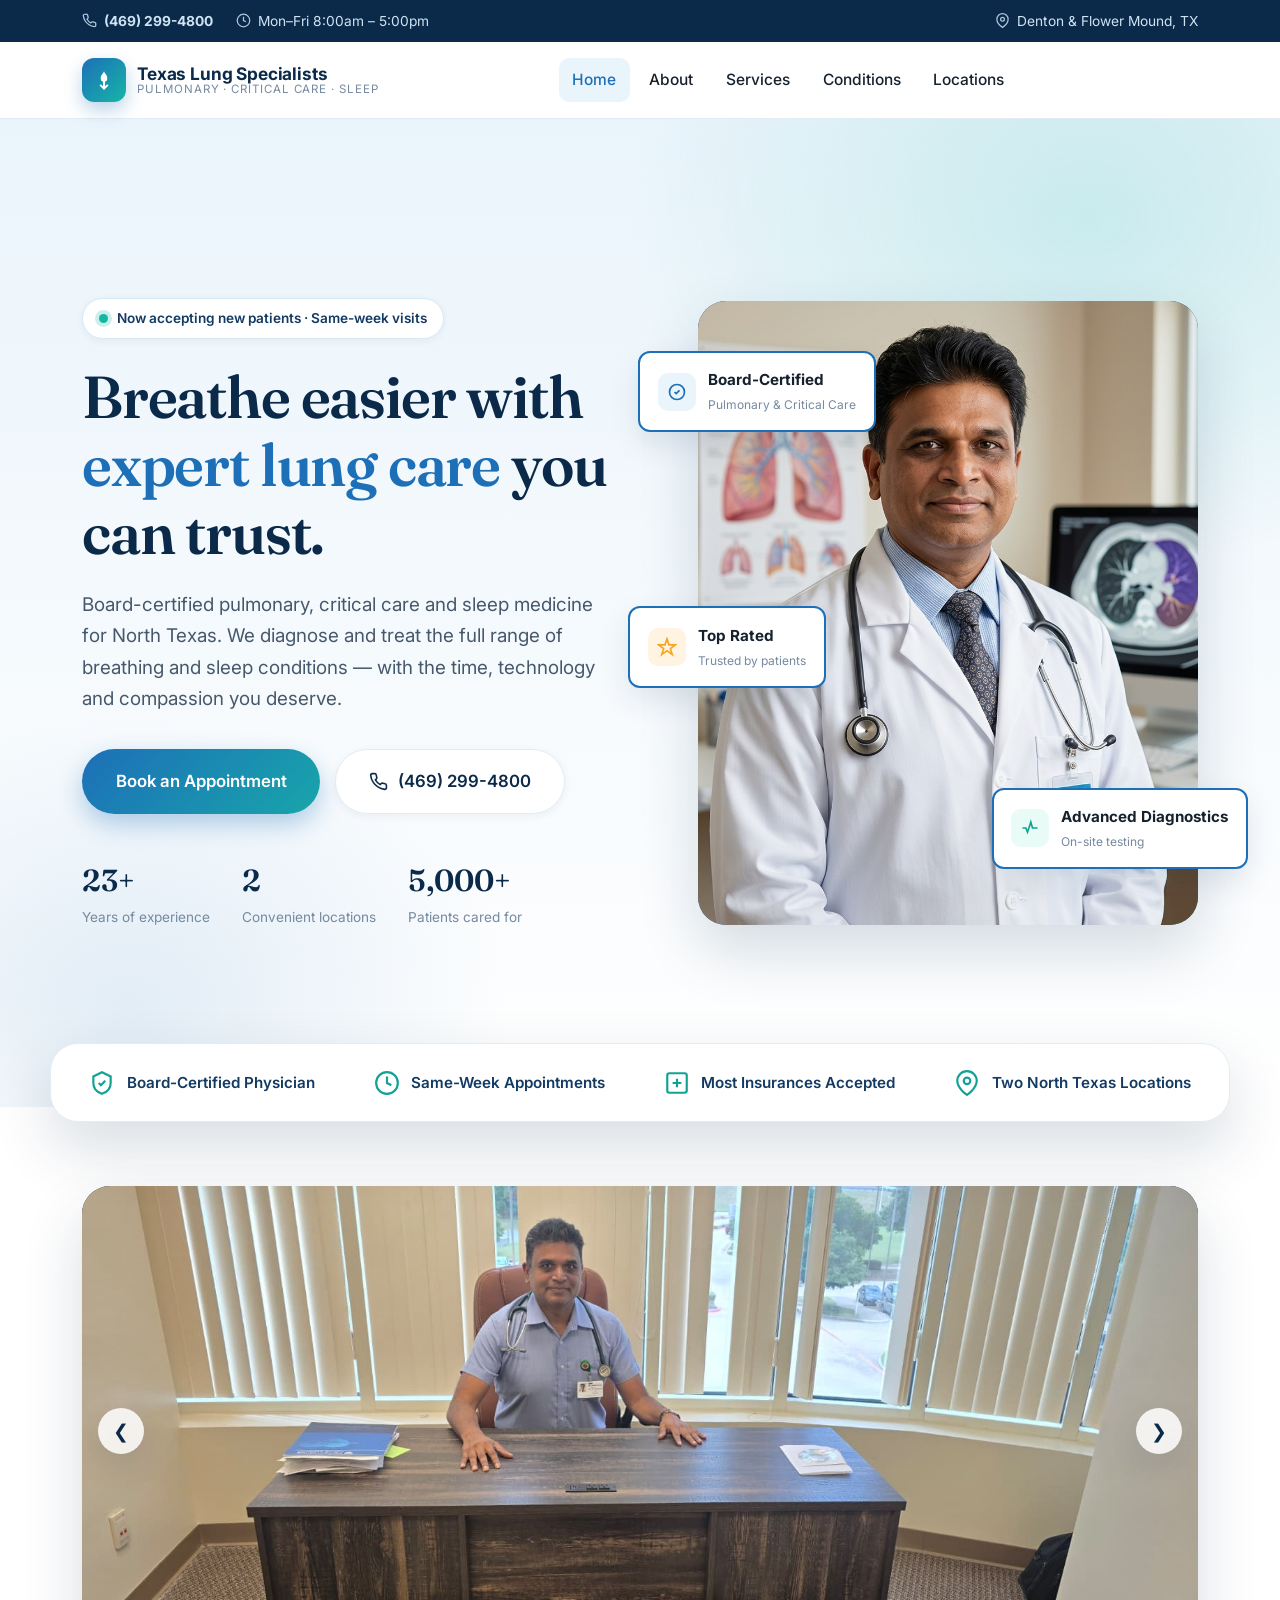
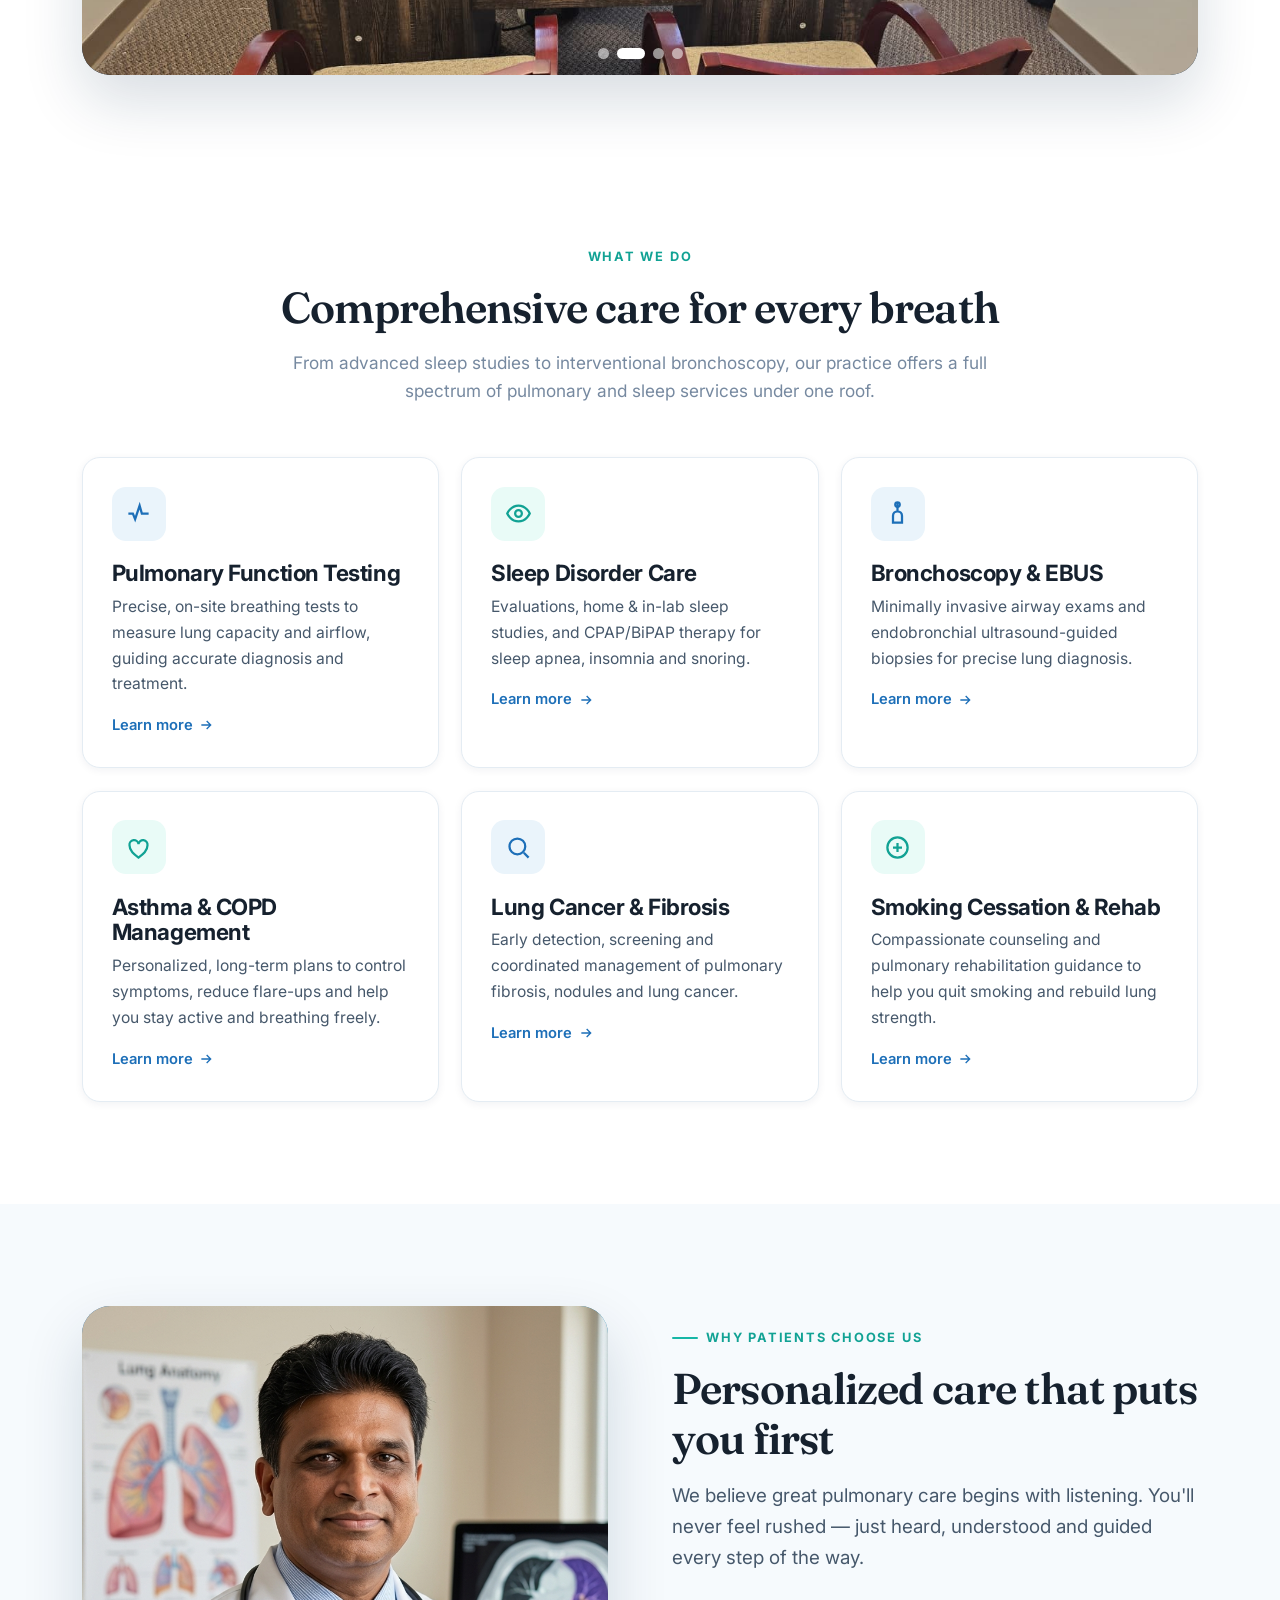
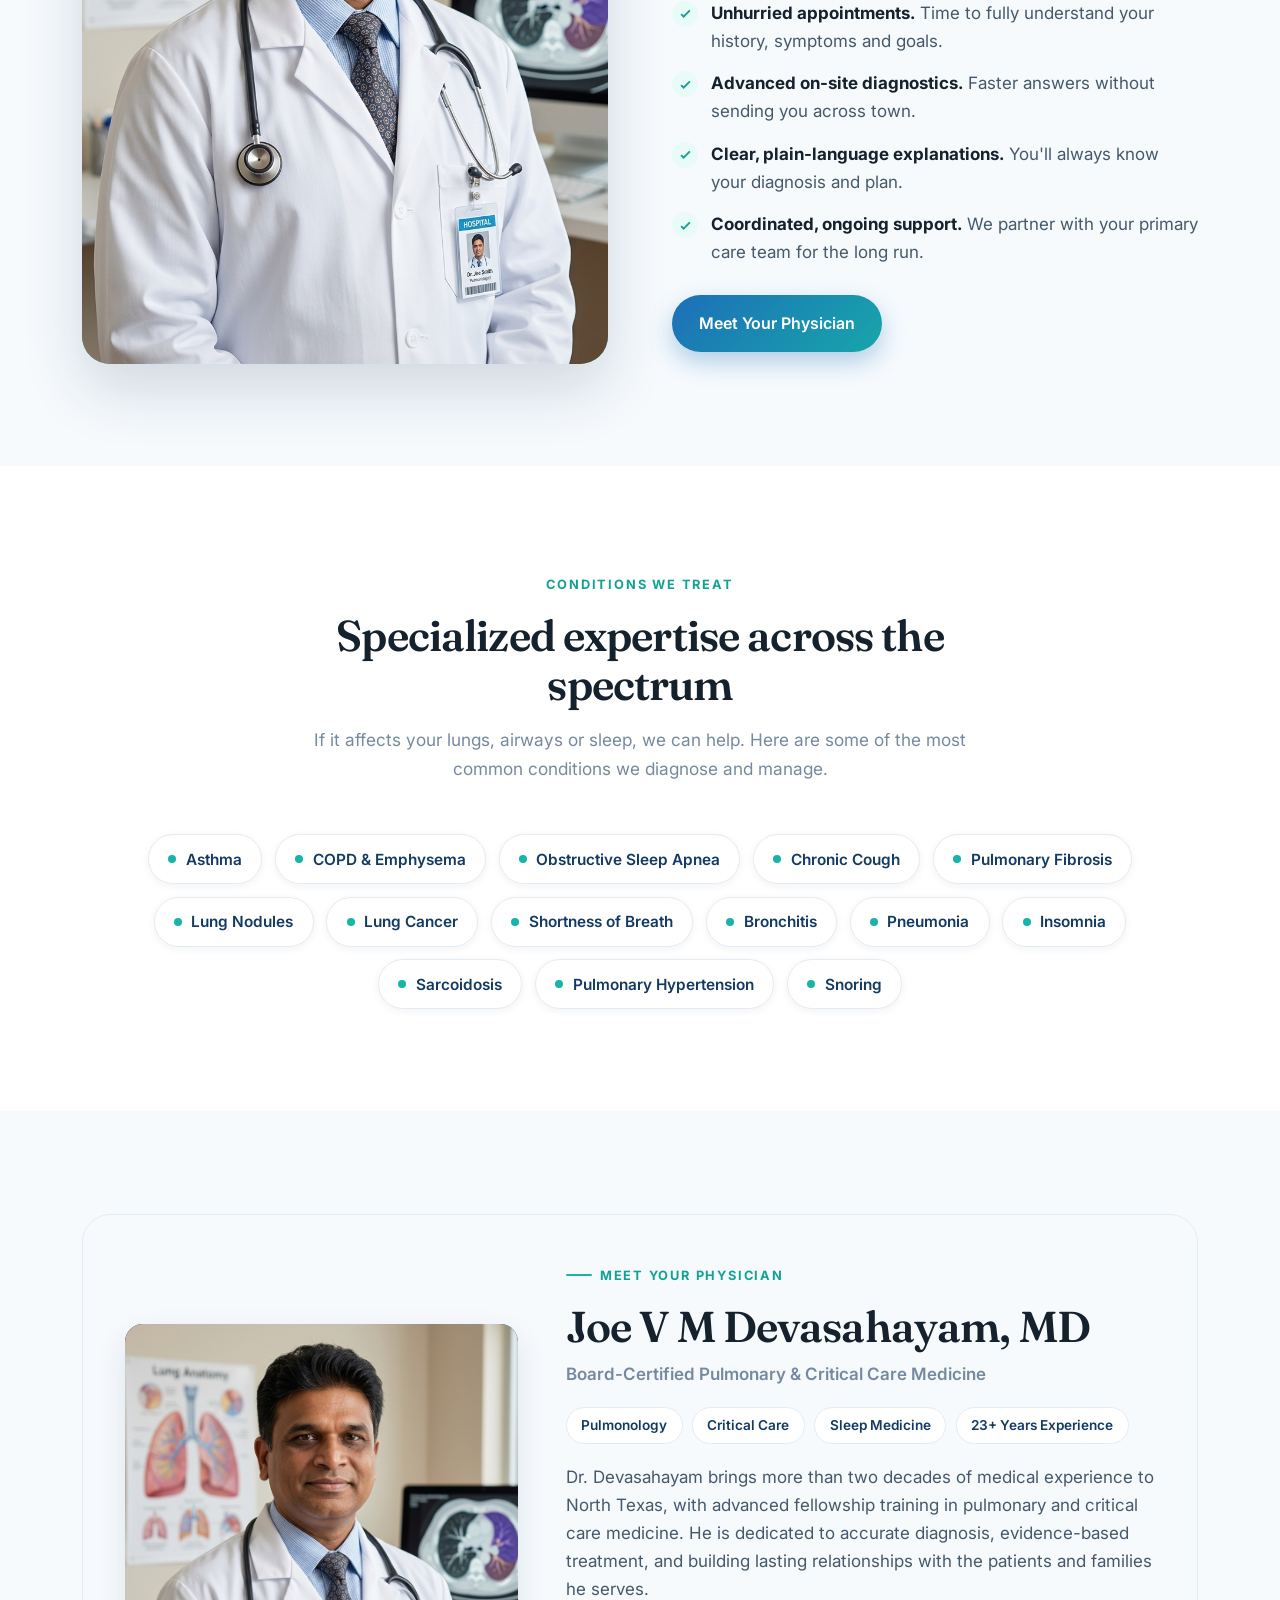
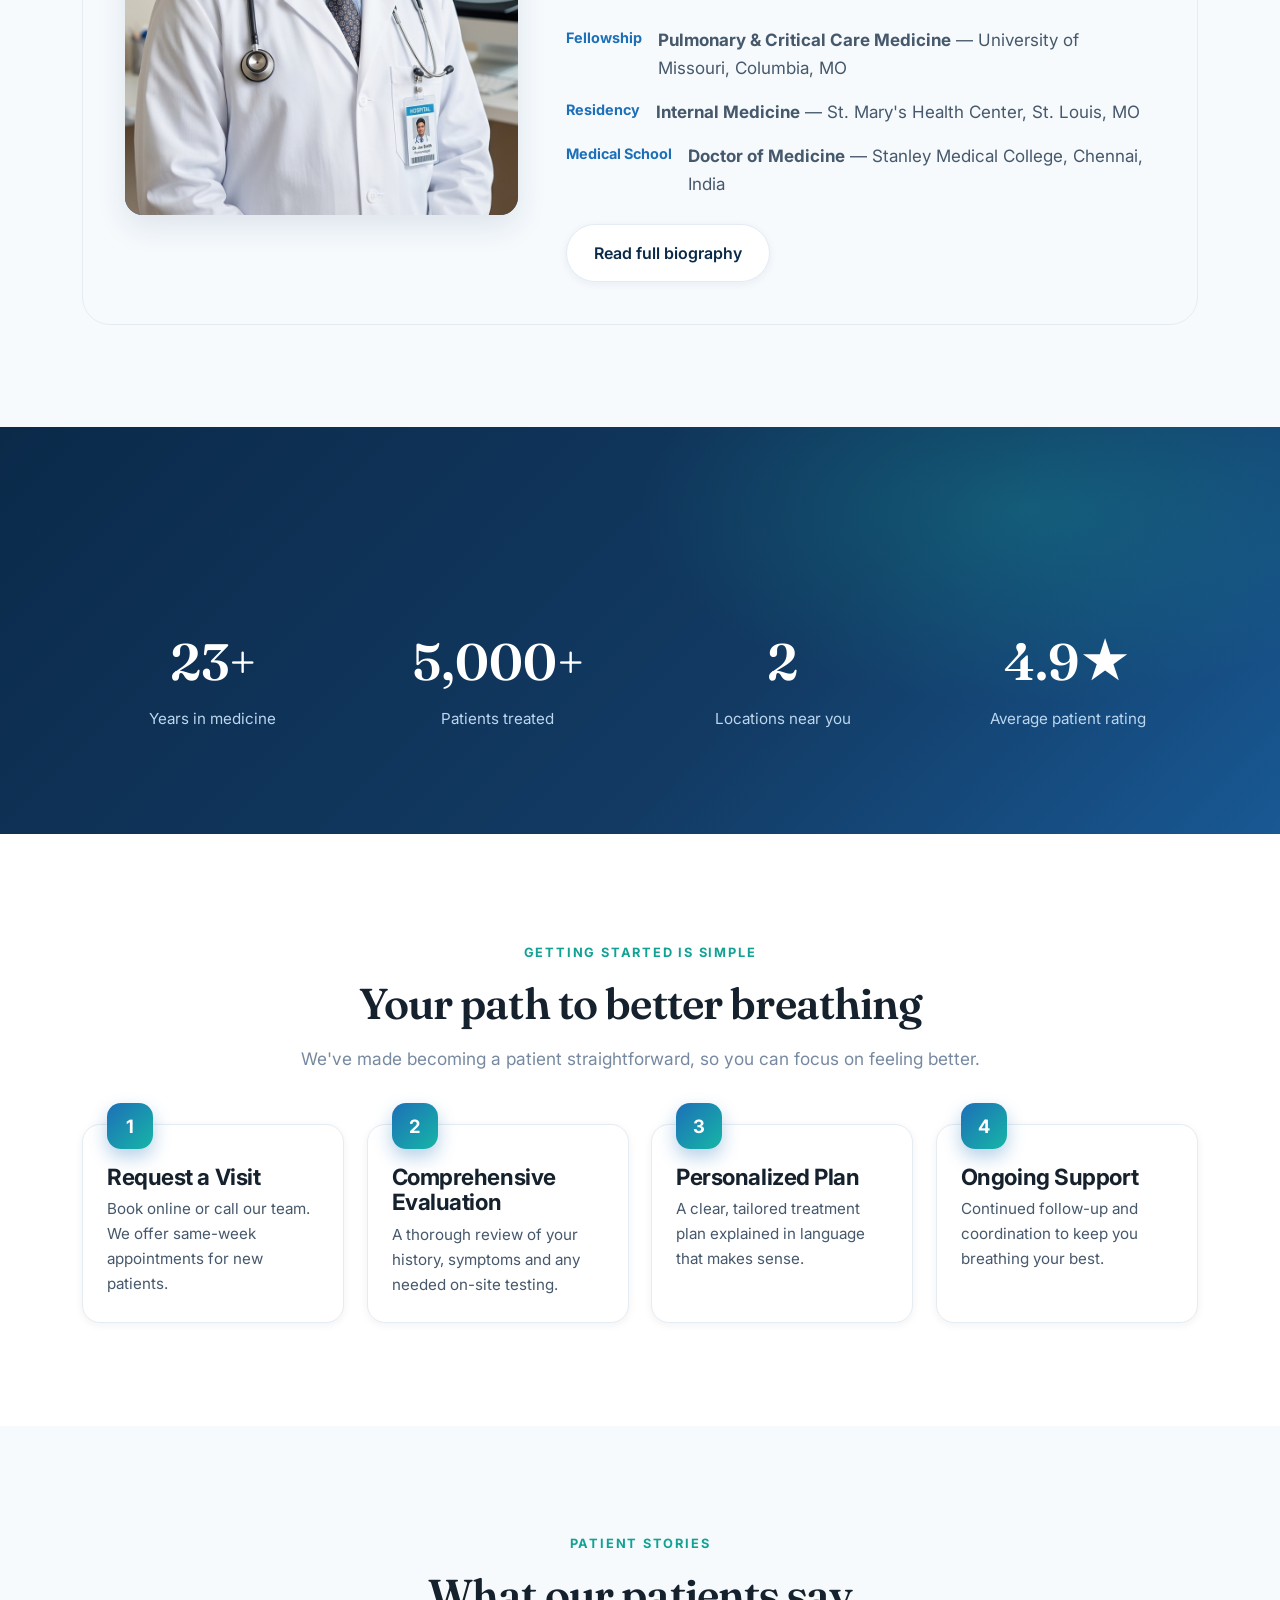
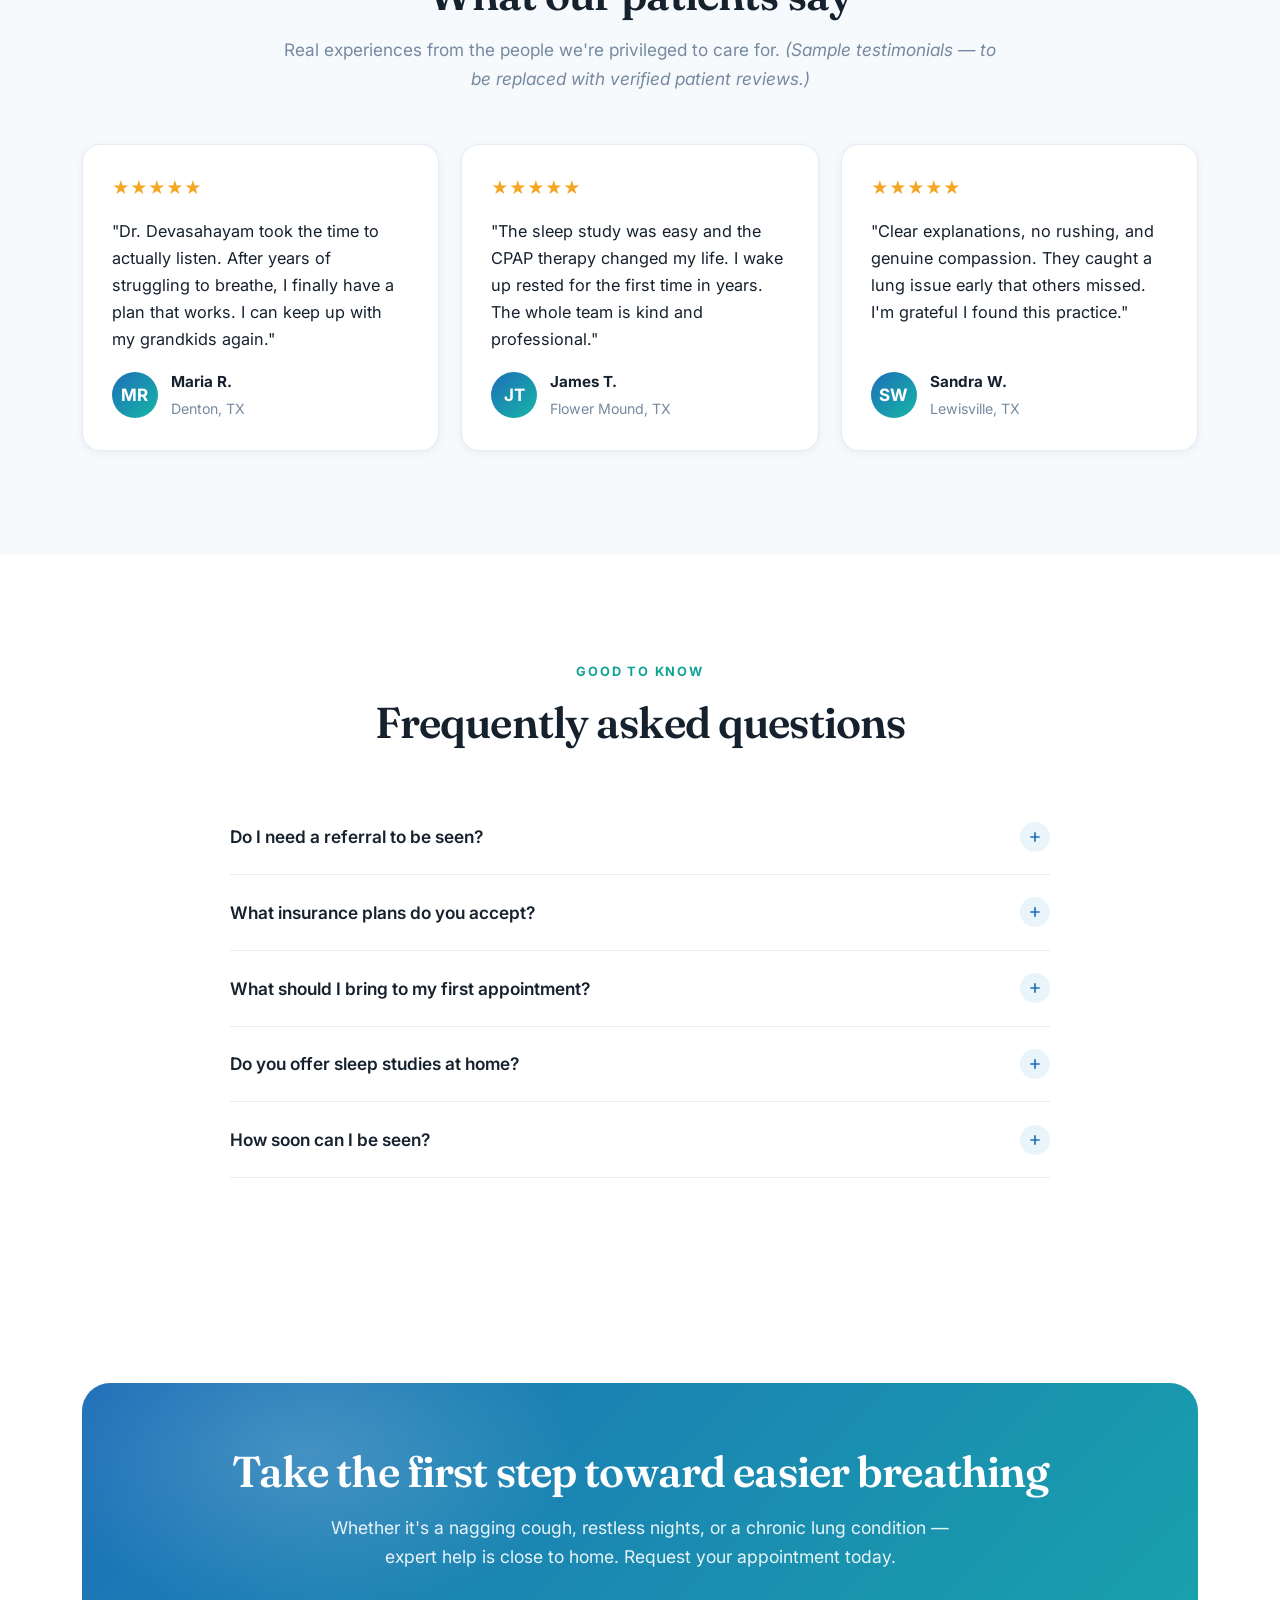
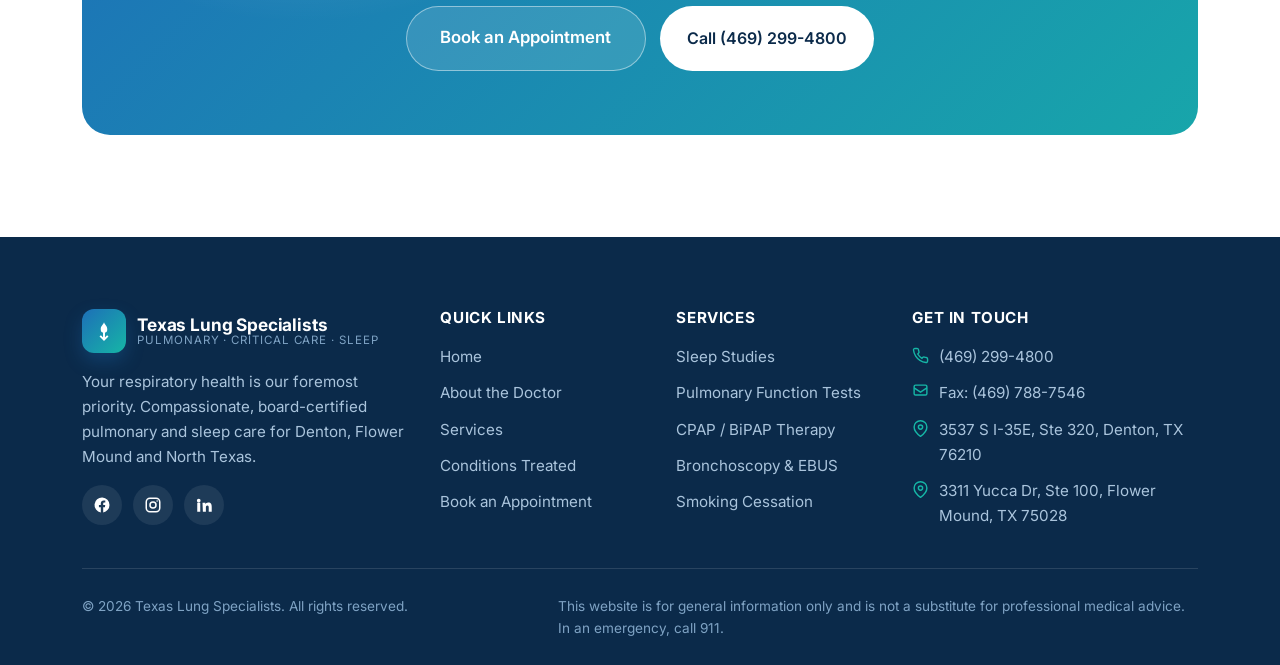
==== commit 07a1cd85: "Changed The AI Photo,Slideshow photos,Text Alignments" ====
--- a/index.html
+++ b/index.html
@@ -80,7 +80,7 @@
 
     <div class="hero-visual reveal" data-delay="1">
       <div class="hero-photo">
-        <img src="assets/Dr.Joe.png" alt="Dr. Devasahayam — Board-Certified Pulmonary & Critical Care">
+        <img src="assets/Dr.Joe1.png" alt="Dr. Devasahayam — Board-Certified Pulmonary & Critical Care">
       </div>
       <div class="hero-float f1">
         <span class="ico" style="background:#eaf4fb;color:#1d6fb8">
@@ -120,9 +120,10 @@
     <div class="slideshow reveal" id="slideshow">
       <div class="slides">
         <!-- Add / replace photos here. Each .slide holds one image. -->
-        <div class="slide active"><img src="assets/Dr.Joe.png" alt="Dr. Joe V M Devasahayam, MD"></div>
-        <div class="slide"><img src="assets/Joe.jpg" alt="Dr. Devasahayam at the clinic"></div>
-        <div class="slide"><img src="assets/slide-3.jpg" alt="Texas Lung Specialists office"></div>
+        <div class="slide active"><img src="assets/image1.jpeg" alt="Dr. Joe V M Devasahayam, MD"></div>
+        <div class="slide"><img src="assets/image2.jpeg" alt="Dr. Devasahayam at the clinic"></div>
+        <div class="slide"><img src="assets/image3.jpeg" alt="Texas Lung Specialists office"></div>
+        <div class="slide"><img src="assets/image4.jpeg" alt="Clinic Equipments"></div>
       </div>
       <button class="slide-nav prev" aria-label="Previous slide">&#10094;</button>
       <button class="slide-nav next" aria-label="Next slide">&#10095;</button>
@@ -185,7 +186,7 @@
   <div class="container split">
     <div class="reveal">
       <div class="media-frame portrait">
-        <img src="assets/Dr.Joe.png" alt="Dr. Devasahayam — Board-Certified Pulmonary & Critical Care">
+        <img src="assets/Dr.Joe1.png" alt="Dr. Devasahayam — Board-Certified Pulmonary & Critical Care">
       </div>
     </div>
     <div class="reveal" data-delay="1">
@@ -235,7 +236,7 @@
   <div class="container">
     <div class="doc-card reveal">
       <div class="doc-photo">
-        <img src="assets/Dr.Joe.png" alt="Dr. Joe V M Devasahayam, MD" style="object-position:50% 18%">
+        <img src="assets/Dr.Joe1.png" alt="Dr. Joe V M Devasahayam, MD" style="object-position:50% 18%">
       </div>
       <div>
         <span class="eyebrow">Meet Your Physician</span>
--- a/css/styles.css
+++ b/css/styles.css
@@ -264,6 +264,12 @@
 .card .more svg { width: 16px; height: 16px; transition: transform .2s; }
 .card:hover .more svg { transform: translateX(4px); }
 
+/* ---------- Education cards (centered) ---------- */
+.education .card { text-align: center; }
+.education .card .ico { margin-left: auto; margin-right: auto; }
+.education .card h3 { text-align: center; }
+.education .card p { margin-top: .6rem; color: var(--body); }
+
 /* ---------- Conditions chips ---------- */
 .conditions { display: flex; flex-wrap: wrap; gap: .8rem; }
 .condition {
@@ -271,8 +277,175 @@
   border-radius: 999px; padding: .7rem 1.2rem; font-weight: 600; color: var(--navy-700); font-size: .96rem;
   box-shadow: var(--shadow-sm); transition: .2s;
 }
-.condition:hover { border-color: var(--teal); color: var(--teal-600); transform: translateY(-2px); }
+.condition:hover, .condition-action:hover { border-color: var(--teal); color: var(--teal-600); transform: translateY(-2px); }
 .condition .dot { width: 8px; height: 8px; border-radius: 50%; background: var(--teal); }
+.condition-action {
+  all: unset;
+  display: inline-flex;
+  align-items: center;
+  gap: .6rem;
+  background: #fff;
+  border: 1px solid var(--line);
+  border-radius: 999px;
+  padding: .7rem 1.2rem;
+  font-weight: 600;
+  color: var(--navy-700);
+  font-size: .96rem;
+  box-shadow: var(--shadow-sm);
+  transition: .2s;
+  cursor: pointer;
+}
+.condition-action:focus-visible {
+  outline: 3px solid rgba(22, 182, 166, .35);
+  outline-offset: 2px;
+}
+.condition-tooltip { position: relative; }
+.condition-tooltip .tooltip-copy {
+  position: absolute;
+  left: 50%;
+  bottom: calc(100% + .75rem);
+  transform: translateX(-50%) translateY(6px);
+  width: min(280px, 100vw - 3rem);
+  padding: 1rem;
+  border-radius: 18px;
+  background: #fff;
+  border: 1px solid rgba(16, 56, 95, .12);
+  box-shadow: 0 18px 40px rgba(11, 42, 74, .14);
+  color: var(--ink);
+  font-size: .95rem;
+  line-height: 1.5;
+  opacity: 0;
+  visibility: hidden;
+  pointer-events: none;
+  transition: opacity .2s ease, transform .2s ease, visibility .2s ease;
+  z-index: 10;
+}
+.condition-tooltip .tooltip-copy::before {
+  content: "";
+  position: absolute;
+  left: 50%;
+  bottom: -6px;
+  transform: translateX(-50%);
+  border: 6px solid transparent;
+  border-top-color: #fff;
+}
+.condition-tooltip:hover .tooltip-copy {
+  opacity: 1;
+  visibility: visible;
+  transform: translateX(-50%) translateY(0);
+}
+
+.condition-panel-overlay {
+  position: fixed;
+  inset: 0;
+  background: rgba(11, 42, 74, .32);
+  backdrop-filter: blur(8px);
+  display: none;
+  align-items: center;
+  justify-content: center;
+  padding: 1.5rem;
+  z-index: 100;
+}
+.condition-panel-overlay.show {
+  display: flex;
+}
+.condition-panel {
+  background: #fff;
+  border-radius: 28px;
+  max-width: 640px;
+  width: min(100%, 640px);
+  padding: 2rem;
+  box-shadow: 0 30px 80px rgba(11, 42, 74, .16);
+  position: relative;
+}
+.condition-panel .eyebrow {
+  color: var(--teal-600);
+  display: inline-flex;
+  margin-bottom: 1rem;
+}
+.condition-panel h2 {
+  margin-bottom: 1rem;
+}
+.condition-panel p {
+  color: var(--body);
+  font-size: 1rem;
+  line-height: 1.8;
+  margin-top: 1rem;
+}
+.condition-symptoms {
+  display: grid;
+  gap: .75rem;
+  margin-top: .5rem;
+}
+.condition-symptoms-label {
+  font-size: .9rem;
+  font-weight: 700;
+  letter-spacing: .08em;
+  text-transform: uppercase;
+  color: var(--teal-600);
+}
+.symptom-tags {
+  display: flex;
+  flex-wrap: wrap;
+  gap: .65rem;
+}
+.symptom-tag {
+  display: inline-flex;
+  align-items: center;
+  justify-content: center;
+  padding: .6rem 1rem;
+  border-radius: 999px;
+  background: rgba(29, 111, 184, .1);
+  color: var(--navy);
+  font-size: .95rem;
+  font-weight: 600;
+}
+.condition-alert {
+  display: flex;
+  gap: 1rem;
+  align-items: flex-start;
+  background: rgba(29, 111, 184, .1);
+  border: 1px solid rgba(29, 111, 184, .2);
+  border-radius: 20px;
+  padding: 1rem 1.2rem;
+  margin-top: .75rem;
+}
+.condition-alert .alert-icon {
+  width: 36px;
+  height: 36px;
+  border-radius: 14px;
+  background: var(--teal);
+  color: #fff;
+  display: grid;
+  place-items: center;
+  font-weight: 700;
+  font-size: 1.1rem;
+  flex-shrink: 0;
+}
+.condition-alert p {
+  margin: 0;
+  color: var(--ink);
+  line-height: 1.6;
+}
+.condition-panel .close-btn {
+  position: absolute;
+  top: 1rem;
+  right: 1rem;
+  width: 38px;
+  height: 38px;
+  border: 1px solid var(--line);
+  border-radius: 12px;
+  background: #fff;
+  color: var(--ink);
+  font-size: 1.3rem;
+  line-height: 1;
+  display: grid;
+  place-items: center;
+  cursor: pointer;
+}
+.condition-panel .close-btn:hover {
+  background: var(--sky);
+}
 
 /* ---------- Split / feature ---------- */
 .split { display: grid; grid-template-columns: 1fr 1fr; gap: clamp(2rem, 5vw, 4rem); align-items: center; }
